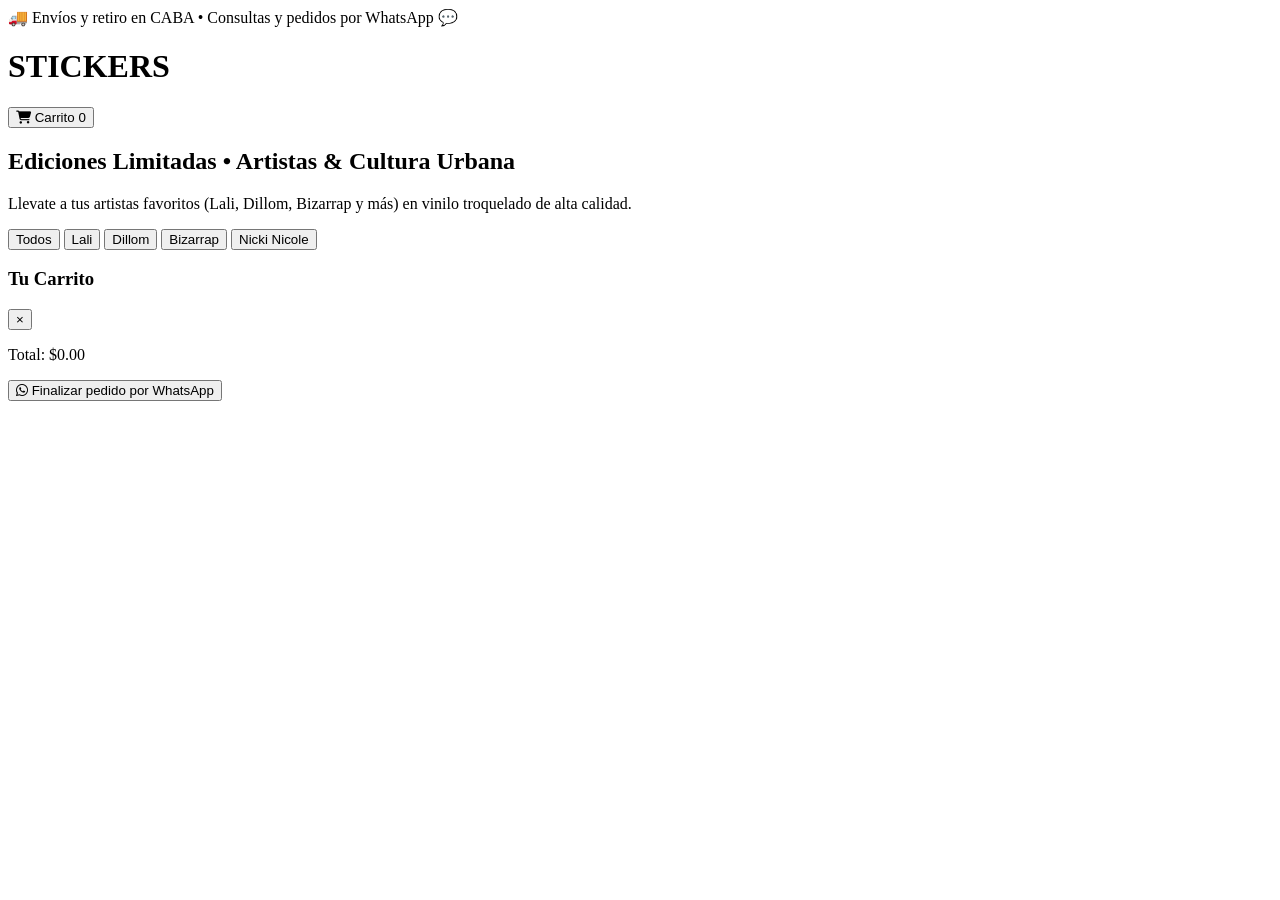
==== docs/index.html @ 0212cb78 "Clean data" ====
<!DOCTYPE html>
<html lang="es">
<head>
    <meta charset="UTF-8">
    <meta name="viewport" content="width=device-width, initial-scale=1.0">
    <title>STICKERS | Tienda Oficial</title>
    <link rel="stylesheet" href="/css/style.css">
    <link rel="stylesheet" href="https://cdnjs.cloudflare.com/ajax/libs/font-awesome/6.4.0/css/all.min.css">
</head>
<body>

    <div class="promo-bar">
        🚚 Envíos y retiro en CABA • Consultas y pedidos por WhatsApp 💬
    </div>

    <header class="navbar">
        <h1>STICKERS</h1>
        <button id="cart-btn" class="cart-btn">
            <i class="fa-solid fa-cart-shopping"></i> Carrito <span id="cart-count">0</span>
        </button>
    </header>

    <section class="hero">
        <h2>Ediciones Limitadas • Artistas & Cultura Urbana</h2>
        <p>Llevate a tus artistas favoritos (Lali, Dillom, Bizarrap y más) en vinilo troquelado de alta calidad.</p>
    </section>

    <!-- Filtros por Artista / Categoría -->
    <div class="filters-container">
        <button class="filter-btn active" data-filter="all">Todos</button>
        <button class="filter-btn" data-filter="Lali">Lali</button>
        <button class="filter-btn" data-filter="Dillom">Dillom</button>
        <button class="filter-btn" data-filter="Bizarrap">Bizarrap</button>
        <button class="filter-btn" data-filter="Nicki Nicole">Nicki Nicole</button>
    </div>

    <main class="container">
        <div id="products-grid" class="products-grid"></div>
    </main>

    <!-- Modal / Panel del Carrito (Cierra haciendo click afuera) -->
    <div id="cart-modal" class="cart-modal hidden">
        <div class="cart-content" onclick="event.stopPropagation()">
            <div class="cart-header">
                <h3>Tu Carrito</h3>
                <button id="close-cart">&times;</button>
            </div>
            <div id="cart-items" class="cart-items"></div>
            <div class="cart-footer">
                <p>Total: $<span id="cart-total">0.00</span></p>
                <button id="checkout-whatsapp" class="wa-checkout-btn">
                    <i class="fa-brands fa-whatsapp"></i> Finalizar pedido por WhatsApp
                </button>
            </div>
        </div>
    </div>

    <script type="module" src="/js/app.js"></script>
</body>
</html>
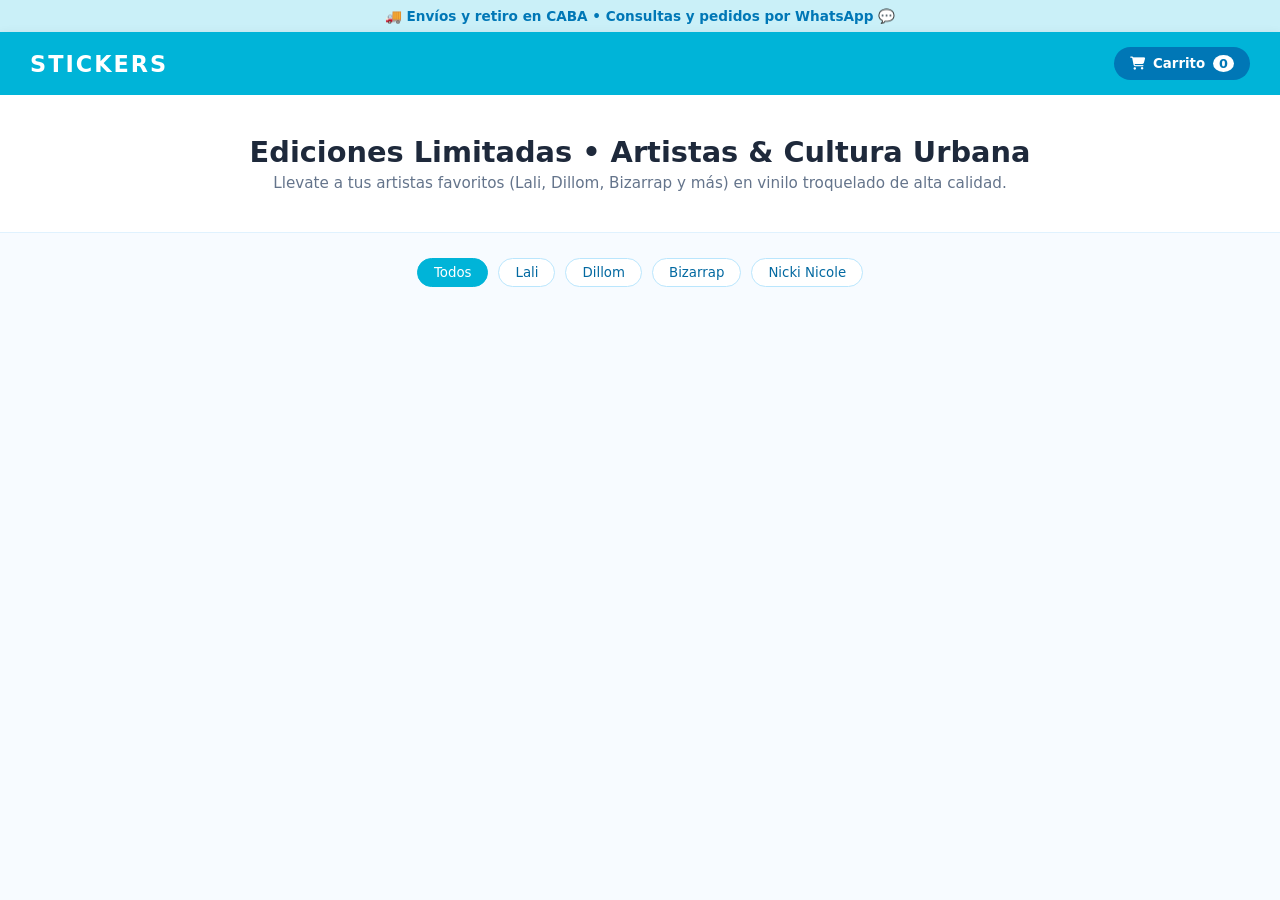
==== commit d78c8aa8: "refactor: actualizar estructura a /docs y corregir rutas relativas" ====
--- a/docs/index.html
+++ b/docs/index.html
@@ -4,7 +4,7 @@
     <meta charset="UTF-8">
     <meta name="viewport" content="width=device-width, initial-scale=1.0">
     <title>STICKERS | Tienda Oficial</title>
-    <link rel="stylesheet" href="/css/style.css">
+    <link rel="stylesheet" href="./css/style.css">
     <link rel="stylesheet" href="https://cdnjs.cloudflare.com/ajax/libs/font-awesome/6.4.0/css/all.min.css">
 </head>
 <body>
--- a/docs/css/style.css
+++ b/docs/css/style.css
@@ -0,0 +1,286 @@
+:root {
+    --primary-color: #00b4d8;
+    --primary-dark: #0077b6;
+    --bg-light: #f0f8ff;
+}
+
+* {
+    box-sizing: border-box;
+    margin: 0;
+    padding: 0;
+    font-family: system-ui, -apple-system, sans-serif;
+}
+
+body {
+    background-color: #f7fbff;
+    color: #222;
+}
+
+.promo-bar {
+    background-color: #caf0f8;
+    color: var(--primary-dark);
+    text-align: center;
+    padding: 8px;
+    font-size: 0.85rem;
+    font-weight: 600;
+}
+
+.navbar {
+    display: flex;
+    justify-content: space-between;
+    align-items: center;
+    padding: 15px 30px;
+    background: var(--primary-color);
+    color: #fff;
+    box-shadow: 0 2px 10px rgba(0,0,0,0.08);
+}
+
+.navbar h1 {
+    font-size: 1.4rem;
+    letter-spacing: 2px;
+}
+
+.hero {
+    text-align: center;
+    padding: 40px 20px;
+    background: #fff;
+    border-bottom: 1px solid #e0f2fe;
+}
+
+.hero h2 {
+    font-size: 1.8rem;
+    color: #1e293b;
+    margin-bottom: 5px;
+}
+
+.hero p {
+    color: #64748b;
+    font-size: 0.95rem;
+}
+
+/* Filtros por Artista */
+.filters-container {
+    display: flex;
+    justify-content: center;
+    gap: 10px;
+    margin: 25px 0 10px;
+    flex-wrap: wrap;
+}
+
+.filter-btn {
+    background: #fff;
+    border: 1px solid #bae6fd;
+    padding: 6px 16px;
+    border-radius: 20px;
+    cursor: pointer;
+    font-weight: 500;
+    color: #0369a1;
+    transition: all 0.2s;
+}
+
+.filter-btn:hover, .filter-btn.active {
+    background: var(--primary-color);
+    color: white;
+    border-color: var(--primary-color);
+}
+
+.container {
+    max-width: 1000px;
+    margin: 30px auto;
+    padding: 0 20px;
+}
+
+.products-grid {
+    display: grid;
+    grid-template-columns: repeat(auto-fill, minmax(220px, 1fr));
+    gap: 20px;
+}
+
+.card {
+    background: #fff;
+    border: 1px solid #e0f2fe;
+    border-radius: 12px;
+    padding: 15px;
+    text-align: center;
+    display: flex;
+    flex-direction: column;
+    justify-content: space-between;
+    box-shadow: 0 4px 6px -1px rgba(0, 0, 0, 0.02);
+    transition: transform 0.2s;
+}
+
+.card:hover {
+    transform: translateY(-3px);
+    box-shadow: 0 10px 15px -3px rgba(0, 180, 216, 0.1);
+}
+
+.card img {
+    width: 100%;
+    height: 220px;
+    object-fit: cover;
+    background: #f8fafc;
+    border-radius: 8px;
+    margin-bottom: 10px;
+}
+
+.category-tag {
+    display: inline-block;
+    background: #e0f2fe;
+    color: var(--primary-dark);
+    font-size: 0.75rem;
+    font-weight: 600;
+    padding: 2px 10px;
+    border-radius: 10px;
+    margin-bottom: 6px;
+    align-self: flex-start;
+}
+
+.card h3 {
+    font-size: 0.95rem;
+    margin-bottom: 6px;
+    color: #1e293b;
+}
+
+.card .price {
+    font-size: 1.1rem;
+    font-weight: bold;
+    color: var(--primary-dark);
+    margin-bottom: 12px;
+}
+
+.card button {
+    background-color: #25d366;
+    color: white;
+    border: none;
+    padding: 9px 12px;
+    border-radius: 20px;
+    font-weight: 600;
+    cursor: pointer;
+    font-size: 0.85rem;
+    display: flex;
+    align-items: center;
+    justify-content: center;
+    gap: 6px;
+    width: 100%;
+    transition: opacity 0.2s;
+}
+
+.card button:hover {
+    opacity: 0.9;
+}
+
+.cart-btn {
+    background: var(--primary-dark);
+    color: white;
+    border: none;
+    padding: 8px 16px;
+    border-radius: 20px;
+    cursor: pointer;
+    font-weight: 600;
+    display: flex;
+    align-items: center;
+    gap: 8px;
+}
+
+#cart-count {
+    background: white;
+    color: var(--primary-dark);
+    border-radius: 50%;
+    padding: 1px 6px;
+    font-size: 0.8rem;
+}
+
+/* Modal del Carrito */
+.cart-modal {
+    position: fixed;
+    top: 0;
+    left: 0;
+    width: 100%;
+    height: 100%;
+    background: rgba(0,0,0,0.4);
+    display: flex;
+    justify-content: flex-end;
+    z-index: 1000;
+}
+
+.cart-modal.hidden {
+    display: none;
+}
+
+.cart-content {
+    background: white;
+    width: 360px;
+    height: 100%;
+    padding: 20px;
+    display: flex;
+    flex-direction: column;
+    justify-content: space-between;
+}
+
+.cart-header {
+    display: flex;
+    justify-content: space-between;
+    align-items: center;
+    border-bottom: 1px solid #e2e8f0;
+    padding-bottom: 12px;
+}
+
+.cart-header button {
+    background: none;
+    border: none;
+    font-size: 1.5rem;
+    cursor: pointer;
+}
+
+.cart-items {
+    flex: 1;
+    overflow-y: auto;
+    padding: 15px 0;
+}
+
+.cart-item {
+    display: flex;
+    justify-content: space-between;
+    align-items: center;
+    margin-bottom: 12px;
+    font-size: 0.9rem;
+    border-bottom: 1px solid #f1f5f9;
+    padding-bottom: 8px;
+}
+
+.remove-btn {
+    background: none;
+    border: none;
+    color: #ef4444;
+    font-size: 1.2rem;
+    cursor: pointer;
+}
+
+.cart-footer {
+    border-top: 1px solid #e2e8f0;
+    padding-top: 15px;
+}
+
+.cart-footer p {
+    font-size: 1.2rem;
+    font-weight: bold;
+    margin-bottom: 15px;
+    text-align: right;
+    color: #1e293b;
+}
+
+.wa-checkout-btn {
+    background-color: #25d366;
+    color: white;
+    border: none;
+    padding: 12px;
+    border-radius: 20px;
+    font-weight: 600;
+    cursor: pointer;
+    width: 100%;
+    display: flex;
+    align-items: center;
+    justify-content: center;
+    gap: 8px;
+    font-size: 1rem;
+}
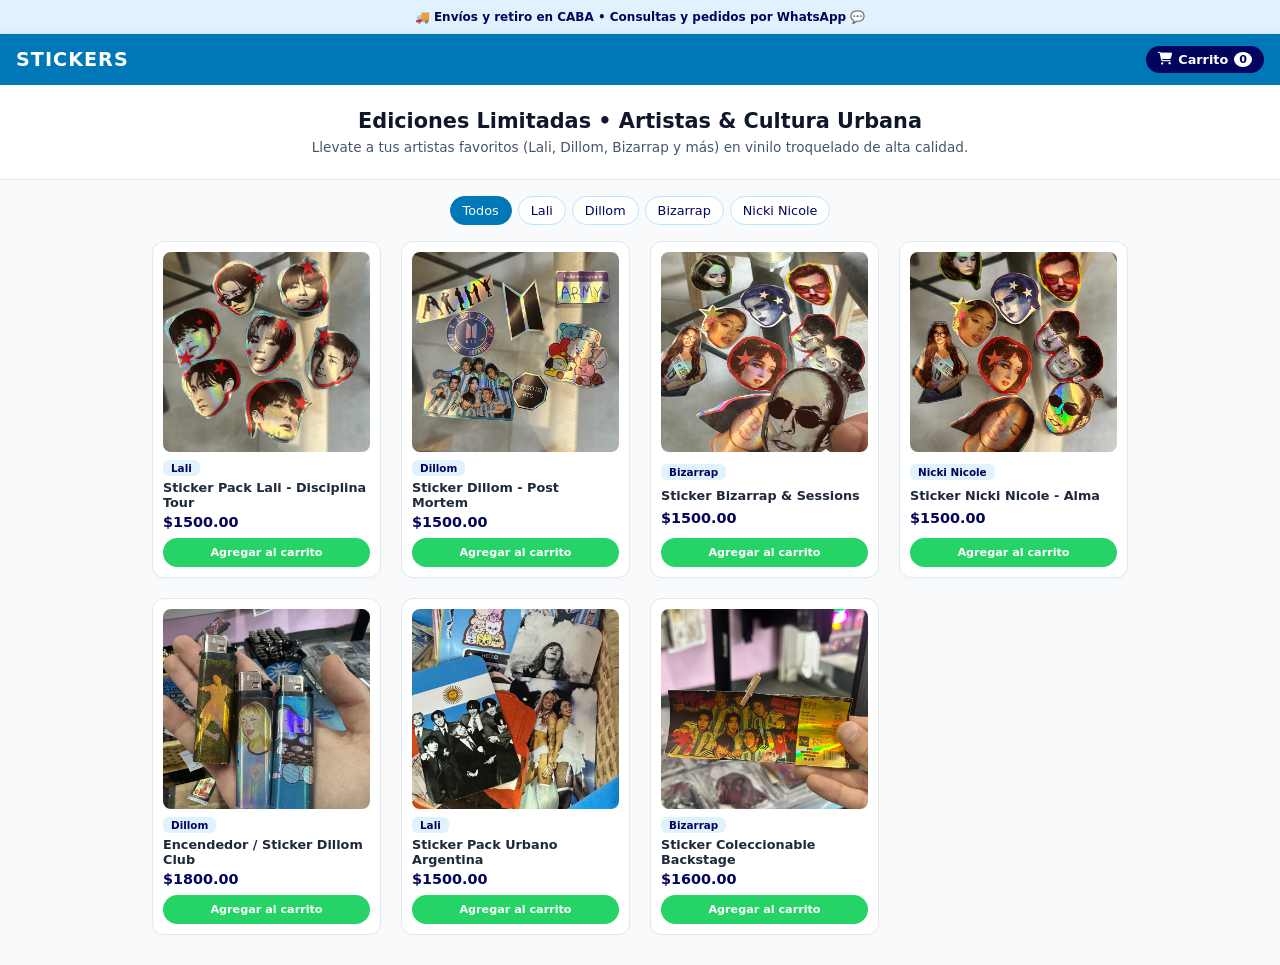
==== commit c778281b: "Fix image data" ====
--- a/docs/index.html
+++ b/docs/index.html
@@ -38,7 +38,7 @@
         <div id="products-grid" class="products-grid"></div>
     </main>
 
-    <!-- Modal / Panel del Carrito (Cierra haciendo click afuera) -->
+    <!-- Modal / Panel del Carrito -->
     <div id="cart-modal" class="cart-modal hidden">
         <div class="cart-content" onclick="event.stopPropagation()">
             <div class="cart-header">
@@ -55,6 +55,6 @@
         </div>
     </div>
 
-    <script type="module" src="/js/app.js"></script>
+    <script type="module" src="./js/app.js"></script>
 </body>
 </html>
--- a/docs/css/style.css
+++ b/docs/css/style.css
@@ -1,7 +1,7 @@
 :root {
-    --primary-color: #00b4d8;
-    --primary-dark: #0077b6;
-    --bg-light: #f0f8ff;
+    --primary-color: #0077b6;
+    --primary-dark: #03045e;
+    --accent-green: #25d366;
 }
 
 * {
@@ -12,70 +12,71 @@
 }
 
 body {
-    background-color: #f7fbff;
-    color: #222;
+    background-color: #f8fafc;
+    color: #1e293b;
+    overflow-x: hidden;
 }
 
 .promo-bar {
-    background-color: #caf0f8;
+    background-color: #e0f2fe;
     color: var(--primary-dark);
     text-align: center;
-    padding: 8px;
-    font-size: 0.85rem;
-    font-weight: 600;
+    padding: 10px;
+    font-size: 0.75rem;
+    font-weight: 650;
 }
 
 .navbar {
     display: flex;
     justify-content: space-between;
     align-items: center;
-    padding: 15px 30px;
+    padding: 12px 16px;
     background: var(--primary-color);
     color: #fff;
-    box-shadow: 0 2px 10px rgba(0,0,0,0.08);
+    box-shadow: 0 2px 8px rgba(0,0,0,0.1);
 }
 
 .navbar h1 {
-    font-size: 1.4rem;
-    letter-spacing: 2px;
+    font-size: 1.2rem;
+    letter-spacing: 1px;
 }
 
 .hero {
     text-align: center;
-    padding: 40px 20px;
+    padding: 24px 20px;
     background: #fff;
-    border-bottom: 1px solid #e0f2fe;
+    border-bottom: 1px solid #e2e8f0;
 }
 
 .hero h2 {
-    font-size: 1.8rem;
-    color: #1e293b;
-    margin-bottom: 5px;
+    font-size: 1.3rem;
+    color: #0f172a;
+    margin-bottom: 6px;
+    word-break: break-word;
 }
 
 .hero p {
-    color: #64748b;
-    font-size: 0.95rem;
-}
-
-/* Filtros por Artista */
+    color: #475569;
+    font-size: 0.85rem;
+}
+
 .filters-container {
     display: flex;
     justify-content: center;
-    gap: 10px;
-    margin: 25px 0 10px;
+    gap: 6px;
+    margin: 16px 12px;
     flex-wrap: wrap;
 }
 
 .filter-btn {
     background: #fff;
     border: 1px solid #bae6fd;
-    padding: 6px 16px;
+    padding: 6px 12px;
     border-radius: 20px;
     cursor: pointer;
     font-weight: 500;
-    color: #0369a1;
-    transition: all 0.2s;
+    font-size: 0.8rem;
+    color: var(--primary-dark);
 }
 
 .filter-btn:hover, .filter-btn.active {
@@ -86,118 +87,122 @@
 
 .container {
     max-width: 1000px;
-    margin: 30px auto;
-    padding: 0 20px;
+    margin: 10px auto 30px;
+    padding: 0 12px;
 }
 
 .products-grid {
     display: grid;
-    grid-template-columns: repeat(auto-fill, minmax(220px, 1fr));
-    gap: 20px;
+    grid-template-columns: repeat(2, 1fr);
+    gap: 10px;
+}
+
+@media (min-width: 768px) {
+    .products-grid {
+        grid-template-columns: repeat(auto-fill, minmax(220px, 1fr));
+        gap: 20px;
+    }
 }
 
 .card {
     background: #fff;
-    border: 1px solid #e0f2fe;
+    border: 1px solid #e2e8f0;
     border-radius: 12px;
-    padding: 15px;
+    padding: 10px;
     text-align: center;
     display: flex;
     flex-direction: column;
     justify-content: space-between;
-    box-shadow: 0 4px 6px -1px rgba(0, 0, 0, 0.02);
-    transition: transform 0.2s;
-}
-
-.card:hover {
-    transform: translateY(-3px);
-    box-shadow: 0 10px 15px -3px rgba(0, 180, 216, 0.1);
+    box-shadow: 0 2px 4px rgba(0,0,0,0.02);
 }
 
 .card img {
     width: 100%;
-    height: 220px;
+    height: 130px;
     object-fit: cover;
-    background: #f8fafc;
+    background: #f1f5f9;
     border-radius: 8px;
-    margin-bottom: 10px;
+    margin-bottom: 8px;
+}
+
+@media (min-width: 768px) {
+    .card img {
+        height: 200px;
+    }
 }
 
 .category-tag {
     display: inline-block;
     background: #e0f2fe;
     color: var(--primary-dark);
-    font-size: 0.75rem;
-    font-weight: 600;
-    padding: 2px 10px;
-    border-radius: 10px;
-    margin-bottom: 6px;
+    font-size: 0.65rem;
+    font-weight: 600;
+    padding: 2px 8px;
+    border-radius: 6px;
+    margin-bottom: 4px;
     align-self: flex-start;
 }
 
 .card h3 {
-    font-size: 0.95rem;
-    margin-bottom: 6px;
+    font-size: 0.8rem;
+    margin-bottom: 4px;
     color: #1e293b;
+    text-align: left;
 }
 
 .card .price {
-    font-size: 1.1rem;
+    font-size: 0.9rem;
     font-weight: bold;
     color: var(--primary-dark);
-    margin-bottom: 12px;
+    margin-bottom: 8px;
+    text-align: left;
 }
 
 .card button {
-    background-color: #25d366;
-    color: white;
-    border: none;
-    padding: 9px 12px;
-    border-radius: 20px;
-    font-weight: 600;
-    cursor: pointer;
-    font-size: 0.85rem;
+    background-color: var(--accent-green);
+    color: white;
+    border: none;
+    padding: 8px 6px;
+    border-radius: 20px;
+    font-weight: 600;
+    cursor: pointer;
+    font-size: 0.7rem;
     display: flex;
     align-items: center;
     justify-content: center;
-    gap: 6px;
-    width: 100%;
-    transition: opacity 0.2s;
-}
-
-.card button:hover {
-    opacity: 0.9;
+    gap: 4px;
+    width: 100%;
 }
 
 .cart-btn {
     background: var(--primary-dark);
     color: white;
     border: none;
-    padding: 8px 16px;
-    border-radius: 20px;
-    cursor: pointer;
-    font-weight: 600;
-    display: flex;
-    align-items: center;
-    gap: 8px;
+    padding: 6px 12px;
+    border-radius: 20px;
+    cursor: pointer;
+    font-weight: 600;
+    display: flex;
+    align-items: center;
+    gap: 6px;
+    font-size: 0.8rem;
 }
 
 #cart-count {
     background: white;
     color: var(--primary-dark);
     border-radius: 50%;
-    padding: 1px 6px;
-    font-size: 0.8rem;
-}
-
-/* Modal del Carrito */
+    padding: 1px 5px;
+    font-size: 0.7rem;
+}
+
 .cart-modal {
     position: fixed;
     top: 0;
     left: 0;
     width: 100%;
     height: 100%;
-    background: rgba(0,0,0,0.4);
+    background: rgba(0,0,0,0.5);
     display: flex;
     justify-content: flex-end;
     z-index: 1000;
@@ -209,7 +214,8 @@
 
 .cart-content {
     background: white;
-    width: 360px;
+    width: 100%;
+    max-width: 360px;
     height: 100%;
     padding: 20px;
     display: flex;
@@ -222,37 +228,37 @@
     justify-content: space-between;
     align-items: center;
     border-bottom: 1px solid #e2e8f0;
-    padding-bottom: 12px;
+    padding-bottom: 10px;
 }
 
 .cart-header button {
     background: none;
     border: none;
-    font-size: 1.5rem;
+    font-size: 1.4rem;
     cursor: pointer;
 }
 
 .cart-items {
     flex: 1;
     overflow-y: auto;
-    padding: 15px 0;
+    padding: 10px 0;
 }
 
 .cart-item {
     display: flex;
     justify-content: space-between;
     align-items: center;
-    margin-bottom: 12px;
-    font-size: 0.9rem;
+    margin-bottom: 10px;
+    font-size: 0.85rem;
     border-bottom: 1px solid #f1f5f9;
-    padding-bottom: 8px;
+    padding-bottom: 6px;
 }
 
 .remove-btn {
     background: none;
     border: none;
     color: #ef4444;
-    font-size: 1.2rem;
+    font-size: 1.1rem;
     cursor: pointer;
 }
 
@@ -262,15 +268,15 @@
 }
 
 .cart-footer p {
-    font-size: 1.2rem;
+    font-size: 1.1rem;
     font-weight: bold;
-    margin-bottom: 15px;
+    margin-bottom: 12px;
     text-align: right;
     color: #1e293b;
 }
 
 .wa-checkout-btn {
-    background-color: #25d366;
+    background-color: var(--accent-green);
     color: white;
     border: none;
     padding: 12px;
@@ -282,5 +288,5 @@
     align-items: center;
     justify-content: center;
     gap: 8px;
-    font-size: 1rem;
+    font-size: 0.95rem;
 }
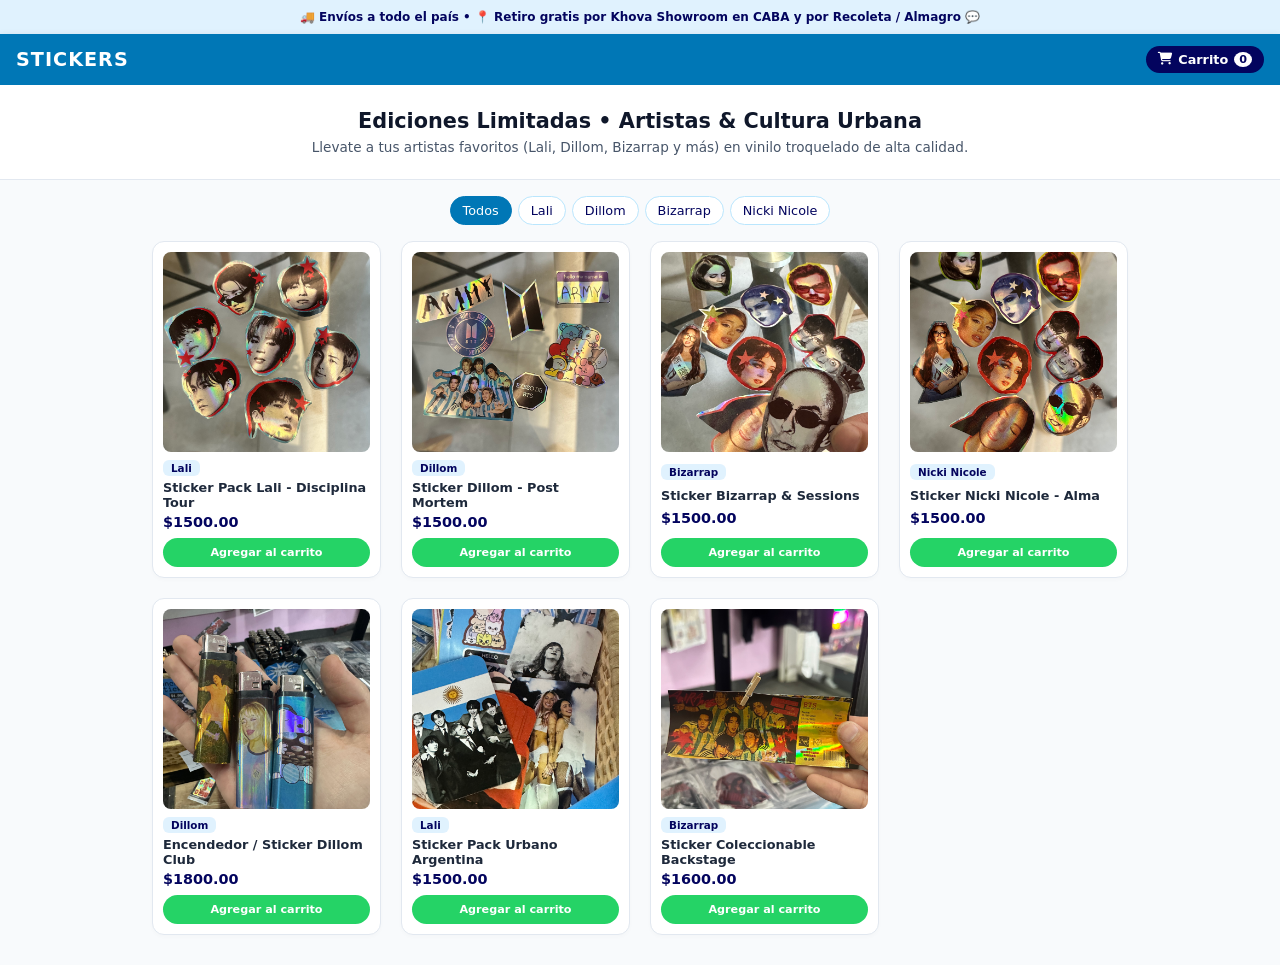
==== commit 6b305561: "Clean code" ====
--- a/docs/index.html
+++ b/docs/index.html
@@ -10,7 +10,7 @@
 <body>
 
     <div class="promo-bar">
-        🚚 Envíos y retiro en CABA • Consultas y pedidos por WhatsApp 💬
+        🚚 Envíos a todo el país • 📍 Retiro gratis por Khova Showroom en CABA y por Recoleta / Almagro 💬
     </div>
 
     <header class="navbar">
--- a/docs/css/style.css
+++ b/docs/css/style.css
@@ -196,6 +196,7 @@
     font-size: 0.7rem;
 }
 
+/* Modal del Carrito: Elegante, ocupa máximo 50% de la pantalla a la derecha */
 .cart-modal {
     position: fixed;
     top: 0;
@@ -215,20 +216,36 @@
 .cart-content {
     background: white;
     width: 100%;
-    max-width: 360px;
+    max-width: 420px;
     height: 100%;
     padding: 20px;
     display: flex;
     flex-direction: column;
     justify-content: space-between;
+    box-shadow: -5px 0 25px rgba(0,0,0,0.15);
+    border-top-left-radius: 16px;
+    border-bottom-left-radius: 16px;
+}
+
+@media (max-width: 768px) {
+    .cart-content {
+        max-width: 65%; /* Deja espacio libre del lado izquierdo en celular */
+        border-top-left-radius: 0;
+        border-bottom-left-radius: 0;
+    }
 }
 
 .cart-header {
     display: flex;
     justify-content: space-between;
     align-items: center;
-    border-bottom: 1px solid #e2e8f0;
-    padding-bottom: 10px;
+    border-bottom: 1px solid #f1f5f9;
+    padding-bottom: 12px;
+}
+
+.cart-header h3 {
+    font-size: 1.1rem;
+    color: #0f172a;
 }
 
 .cart-header button {
@@ -236,43 +253,71 @@
     border: none;
     font-size: 1.4rem;
     cursor: pointer;
+    color: #64748b;
 }
 
 .cart-items {
     flex: 1;
     overflow-y: auto;
-    padding: 10px 0;
-}
-
+    padding: 15px 0;
+}
+
+/* Estilo de lista de productos limpia y moderna */
 .cart-item {
     display: flex;
     justify-content: space-between;
     align-items: center;
+    background: #f8fafc;
+    border: 1px solid #e2e8f0;
+    border-radius: 10px;
+    padding: 10px 12px;
     margin-bottom: 10px;
-    font-size: 0.85rem;
-    border-bottom: 1px solid #f1f5f9;
-    padding-bottom: 6px;
+    font-size: 0.8rem;
+}
+
+.cart-item span:first-child {
+    font-weight: 500;
+    color: #1e293b;
+    flex: 1;
+    padding-right: 8px;
+}
+
+.cart-item span:nth-child(2) {
+    font-weight: 600;
+    color: var(--primary-dark);
+    margin-right: 10px;
 }
 
 .remove-btn {
-    background: none;
+    background: #fee2e2;
     border: none;
     color: #ef4444;
-    font-size: 1.1rem;
-    cursor: pointer;
+    width: 24px;
+    height: 24px;
+    border-radius: 50%;
+    display: flex;
+    align-items: center;
+    justify-content: center;
+    font-size: 1rem;
+    cursor: pointer;
+    transition: background 0.2s;
+}
+
+.remove-btn:hover {
+    background: #fecaca;
 }
 
 .cart-footer {
-    border-top: 1px solid #e2e8f0;
+    border-top: 1px solid #f1f5f9;
     padding-top: 15px;
 }
 
 .cart-footer p {
     font-size: 1.1rem;
     font-weight: bold;
-    margin-bottom: 12px;
+    margin-bottom: 15px;
     text-align: right;
-    color: #1e293b;
+    color: #0f172a;
 }
 
 .wa-checkout-btn {
@@ -289,4 +334,10 @@
     justify-content: center;
     gap: 8px;
     font-size: 0.95rem;
+    box-shadow: 0 4px 10px rgba(37, 211, 102, 0.2);
+    transition: opacity 0.2s;
+}
+
+.wa-checkout-btn:hover {
+    opacity: 0.9;
 }
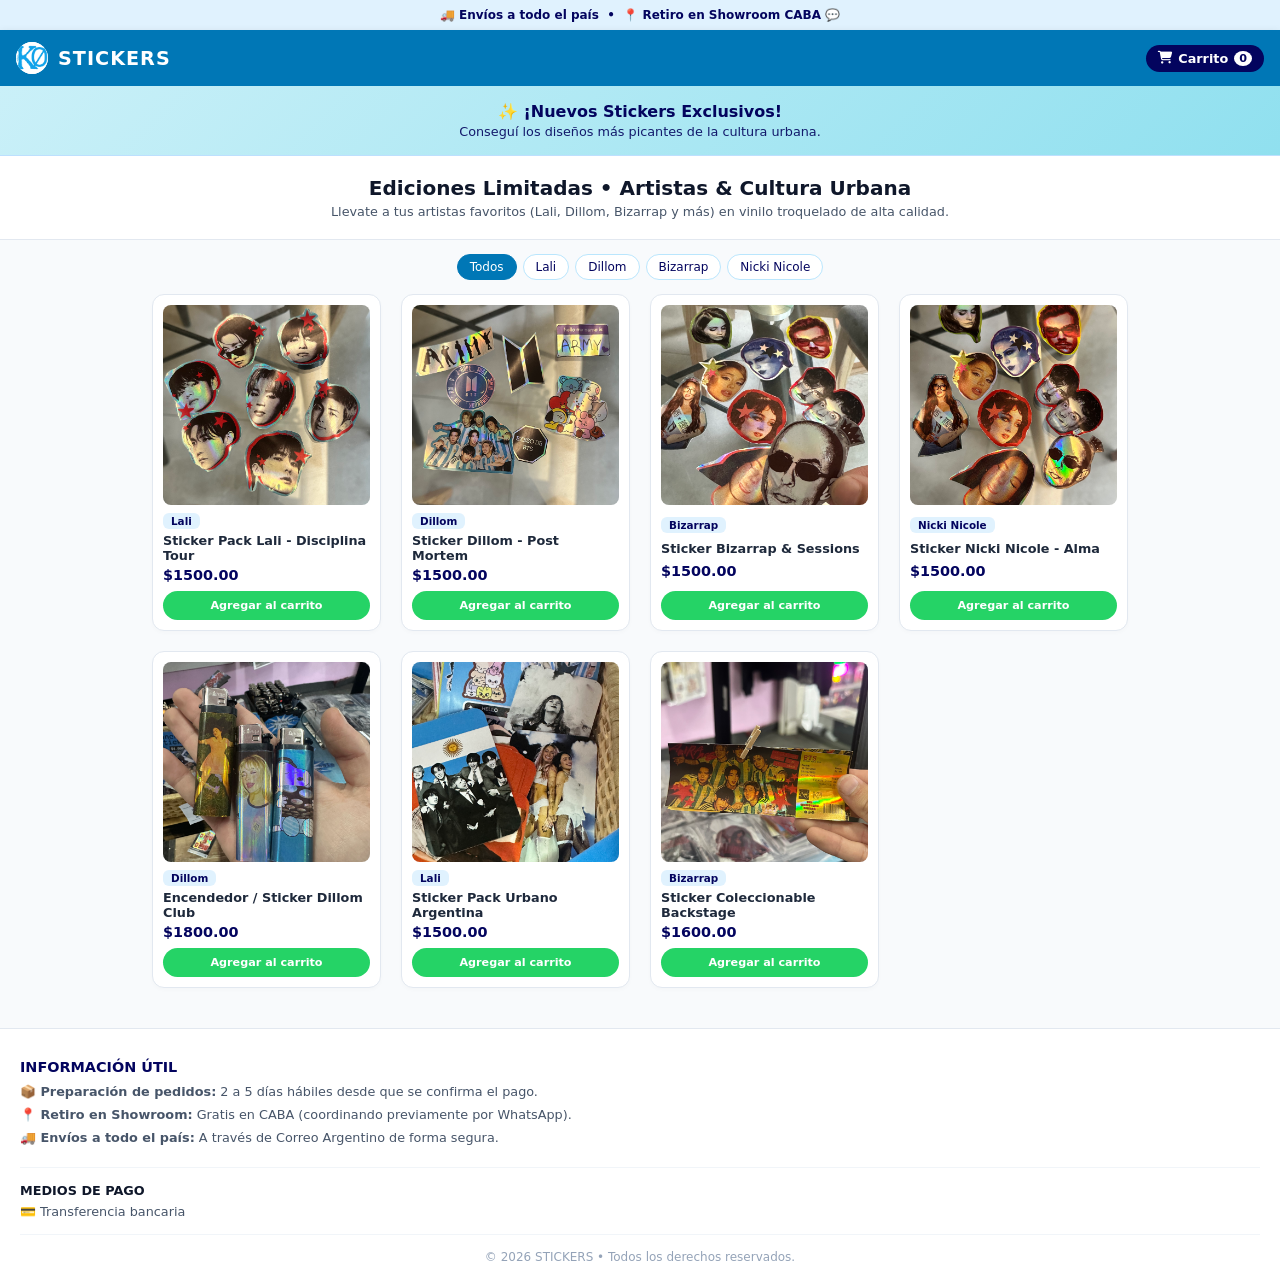
==== commit 3245bb85: "Add data to index" ====
--- a/docs/index.html
+++ b/docs/index.html
@@ -9,16 +9,29 @@
 </head>
 <body>
 
+    <!-- Barra de anuncios superior -->
     <div class="promo-bar">
-        🚚 Envíos a todo el país • 📍 Retiro gratis por Khova Showroom en CABA y por Recoleta / Almagro 💬
+        🚚 Envíos a todo el país &nbsp;•&nbsp; 📍 Retiro en Showroom CABA 💬
     </div>
 
+    <!-- Barra de navegación con Logo y Carrito -->
     <header class="navbar">
-        <h1>STICKERS</h1>
+        <div class="logo-container">
+            <img src="./uploads/logo.jpeg" alt="Logo STICKERS" class="brand-logo">
+            <h1>STICKERS</h1>
+        </div>
         <button id="cart-btn" class="cart-btn">
             <i class="fa-solid fa-cart-shopping"></i> Carrito <span id="cart-count">0</span>
         </button>
     </header>
+
+    <!-- Banner de Novedades -->
+    <section class="banner-carousel">
+        <div class="banner-slide">
+            <h3>✨ ¡Nuevos Stickers Exclusivos!</h3>
+            <p>Conseguí los diseños más picantes de la cultura urbana.</p>
+        </div>
+    </section>
 
     <section class="hero">
         <h2>Ediciones Limitadas • Artistas & Cultura Urbana</h2>
@@ -37,6 +50,26 @@
     <main class="container">
         <div id="products-grid" class="products-grid"></div>
     </main>
+
+    <!-- Footer Simplificado -->
+    <footer class="store-footer">
+        <div class="footer-section">
+            <h4>INFORMACIÓN ÚTIL</h4>
+            <p><strong>📦 Preparación de pedidos:</strong> 2 a 5 días hábiles desde que se confirma el pago.</p>
+            <p><strong>📍 Retiro en Showroom:</strong> Gratis en CABA (coordinando previamente por WhatsApp).</p>
+            <p><strong>🚚 Envíos a todo el país:</strong> A través de Correo Argentino de forma segura.</p>
+        </div>
+        
+        <div class="footer-grid-info">
+            <div>
+                <h5>MEDIOS DE PAGO</h5>
+                <p>💳 Transferencia bancaria</p>
+            </div>
+        </div>
+        <div class="footer-copy">
+            <p>© 2026 STICKERS • Todos los derechos reservados.</p>
+        </div>
+    </footer>
 
     <!-- Modal / Panel del Carrito -->
     <div id="cart-modal" class="cart-modal hidden">
--- a/docs/css/style.css
+++ b/docs/css/style.css
@@ -21,7 +21,7 @@
     background-color: #e0f2fe;
     color: var(--primary-dark);
     text-align: center;
-    padding: 10px;
+    padding: 8px;
     font-size: 0.75rem;
     font-weight: 650;
 }
@@ -36,46 +36,78 @@
     box-shadow: 0 2px 8px rgba(0,0,0,0.1);
 }
 
+.logo-container {
+    display: flex;
+    align-items: center;
+    gap: 10px;
+}
+
+.brand-logo {
+    height: 32px;
+    width: 32px;
+    object-fit: contain;
+    border-radius: 50%;
+    background: #fff;
+}
+
 .navbar h1 {
     font-size: 1.2rem;
     letter-spacing: 1px;
 }
 
+/* Banner / Carrusel compacto y adaptable estilo E-commerce */
+.banner-carousel {
+    background: linear-gradient(135deg, #caf0f8, #90e0ef);
+    color: var(--primary-dark);
+    text-align: center;
+    padding: 16px;
+    border-bottom: 1px solid #bde0fe;
+}
+
+.banner-slide h3 {
+    font-size: 1rem;
+    margin-bottom: 3px;
+}
+
+.banner-slide p {
+    font-size: 0.8rem;
+    opacity: 0.9;
+}
+
 .hero {
     text-align: center;
-    padding: 24px 20px;
+    padding: 20px 16px;
     background: #fff;
     border-bottom: 1px solid #e2e8f0;
 }
 
 .hero h2 {
-    font-size: 1.3rem;
+    font-size: 1.25rem;
     color: #0f172a;
-    margin-bottom: 6px;
-    word-break: break-word;
+    margin-bottom: 4px;
 }
 
 .hero p {
     color: #475569;
-    font-size: 0.85rem;
+    font-size: 0.8rem;
 }
 
 .filters-container {
     display: flex;
     justify-content: center;
     gap: 6px;
-    margin: 16px 12px;
+    margin: 14px 10px;
     flex-wrap: wrap;
 }
 
 .filter-btn {
     background: #fff;
     border: 1px solid #bae6fd;
-    padding: 6px 12px;
+    padding: 5px 12px;
     border-radius: 20px;
     cursor: pointer;
     font-weight: 500;
-    font-size: 0.8rem;
+    font-size: 0.75rem;
     color: var(--primary-dark);
 }
 
@@ -196,7 +228,62 @@
     font-size: 0.7rem;
 }
 
-/* Modal del Carrito: Elegante, ocupa máximo 50% de la pantalla a la derecha */
+/* Footer Detallado */
+.store-footer {
+    background: #ffffff;
+    border-top: 1px solid #e2e8f0;
+    padding: 30px 20px 20px;
+    margin-top: 40px;
+    color: #475569;
+    font-size: 0.8rem;
+}
+
+.footer-section {
+    margin-bottom: 20px;
+}
+
+.footer-section h4 {
+    color: var(--primary-dark);
+    margin-bottom: 8px;
+    font-size: 0.9rem;
+}
+
+.footer-section p {
+    margin-bottom: 5px;
+    line-height: 1.4;
+}
+
+.footer-grid-info {
+    display: grid;
+    grid-template-columns: 1fr 1fr;
+    gap: 15px;
+    border-top: 1px solid #f1f5f9;
+    padding-top: 15px;
+    margin-bottom: 15px;
+}
+
+.footer-grid-info h5 {
+    color: #0f172a;
+    margin-bottom: 6px;
+    font-size: 0.8rem;
+}
+
+.social-icons {
+    display: flex;
+    gap: 12px;
+    font-size: 1.2rem;
+    color: var(--primary-color);
+}
+
+.footer-copy {
+    text-align: center;
+    border-top: 1px solid #f1f5f9;
+    padding-top: 15px;
+    font-size: 0.75rem;
+    color: #94a3b8;
+}
+
+/* Modal del Carrito */
 .cart-modal {
     position: fixed;
     top: 0;
@@ -223,15 +310,11 @@
     flex-direction: column;
     justify-content: space-between;
     box-shadow: -5px 0 25px rgba(0,0,0,0.15);
-    border-top-left-radius: 16px;
-    border-bottom-left-radius: 16px;
 }
 
 @media (max-width: 768px) {
     .cart-content {
-        max-width: 65%; /* Deja espacio libre del lado izquierdo en celular */
-        border-top-left-radius: 0;
-        border-bottom-left-radius: 0;
+        max-width: 65%;
     }
 }
 
@@ -262,7 +345,6 @@
     padding: 15px 0;
 }
 
-/* Estilo de lista de productos limpia y moderna */
 .cart-item {
     display: flex;
     justify-content: space-between;
@@ -300,11 +382,6 @@
     justify-content: center;
     font-size: 1rem;
     cursor: pointer;
-    transition: background 0.2s;
-}
-
-.remove-btn:hover {
-    background: #fecaca;
 }
 
 .cart-footer {
@@ -335,9 +412,4 @@
     gap: 8px;
     font-size: 0.95rem;
     box-shadow: 0 4px 10px rgba(37, 211, 102, 0.2);
-    transition: opacity 0.2s;
-}
-
-.wa-checkout-btn:hover {
-    opacity: 0.9;
 }
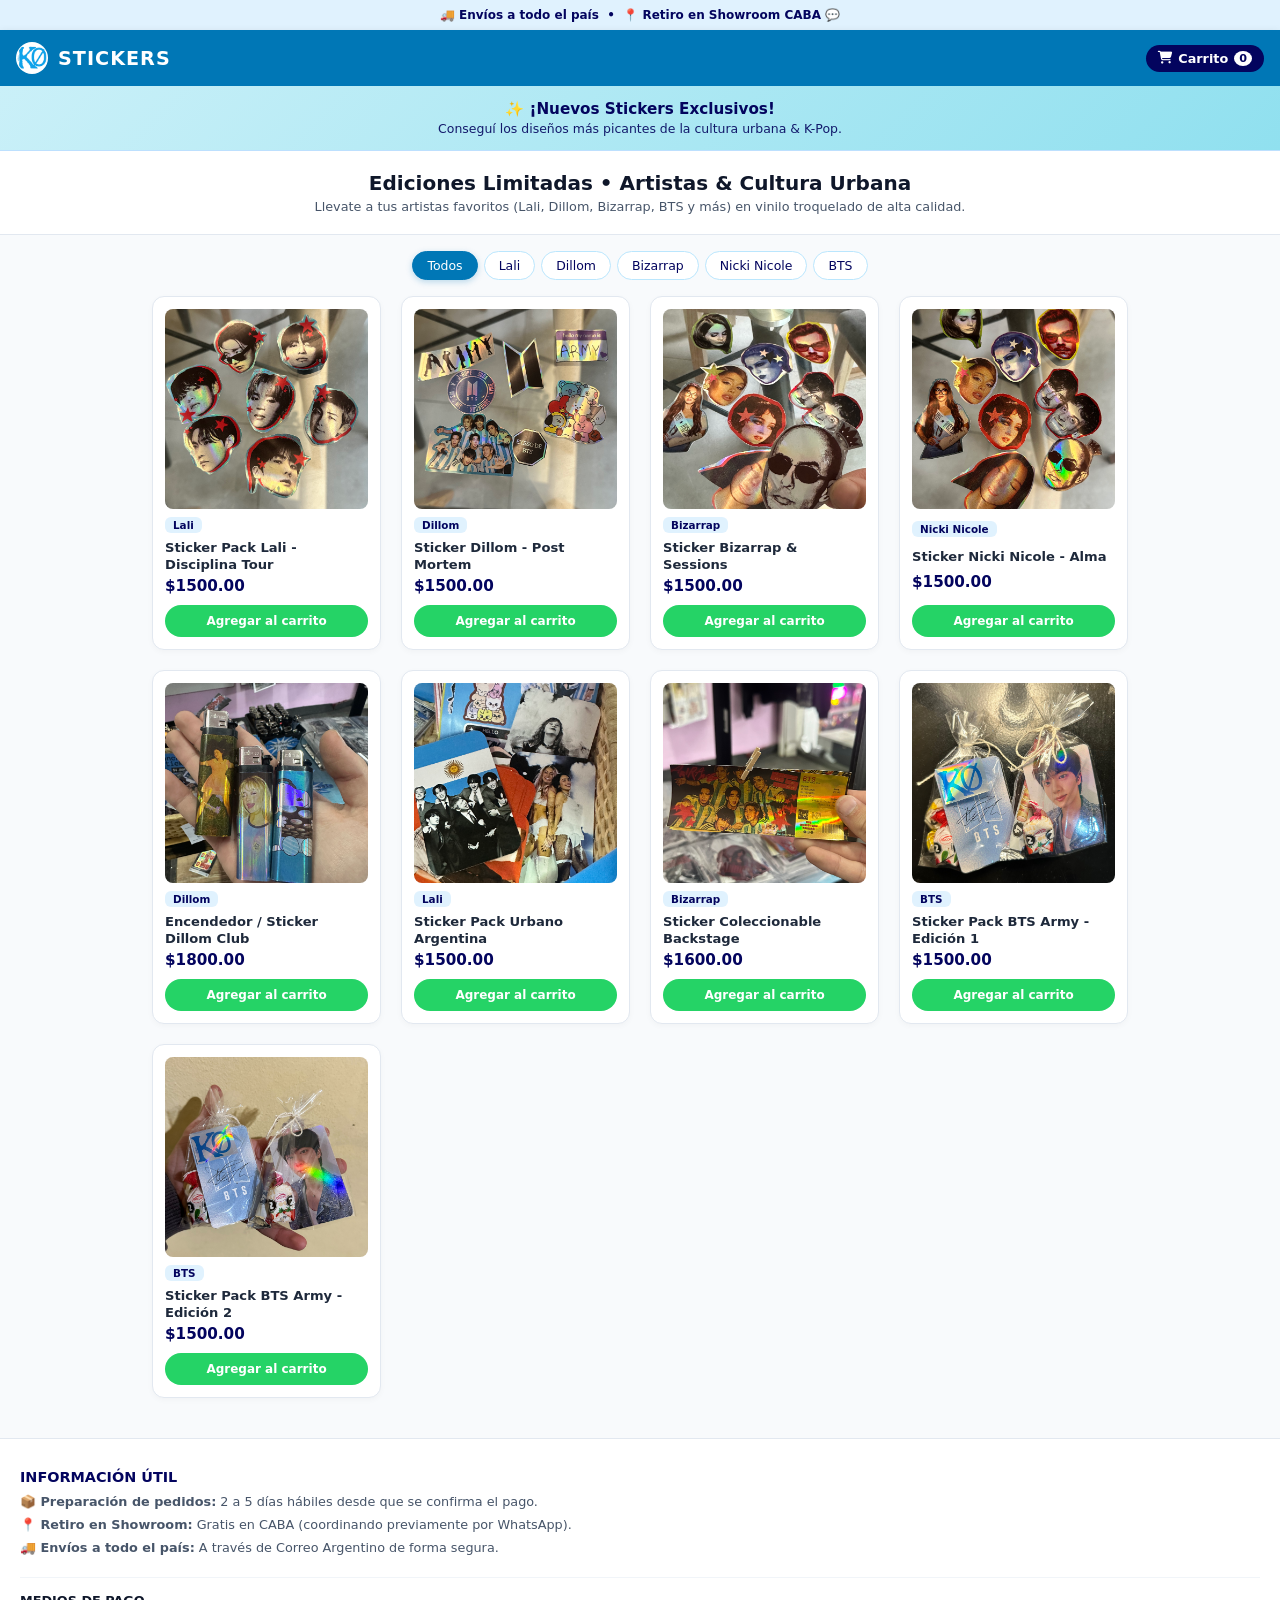
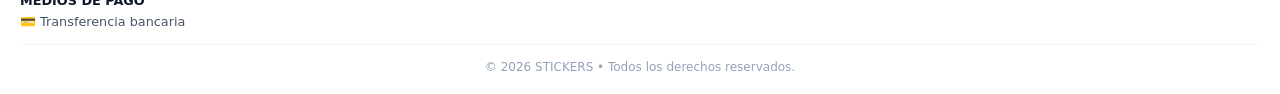
==== commit 44355ee4: "Add BTS" ====
--- a/docs/index.html
+++ b/docs/index.html
@@ -29,13 +29,13 @@
     <section class="banner-carousel">
         <div class="banner-slide">
             <h3>✨ ¡Nuevos Stickers Exclusivos!</h3>
-            <p>Conseguí los diseños más picantes de la cultura urbana.</p>
+            <p>Conseguí los diseños más picantes de la cultura urbana & K-Pop.</p>
         </div>
     </section>
 
     <section class="hero">
         <h2>Ediciones Limitadas • Artistas & Cultura Urbana</h2>
-        <p>Llevate a tus artistas favoritos (Lali, Dillom, Bizarrap y más) en vinilo troquelado de alta calidad.</p>
+        <p>Llevate a tus artistas favoritos (Lali, Dillom, Bizarrap, BTS y más) en vinilo troquelado de alta calidad.</p>
     </section>
 
     <!-- Filtros por Artista / Categoría -->
@@ -45,6 +45,7 @@
         <button class="filter-btn" data-filter="Dillom">Dillom</button>
         <button class="filter-btn" data-filter="Bizarrap">Bizarrap</button>
         <button class="filter-btn" data-filter="Nicki Nicole">Nicki Nicole</button>
+        <button class="filter-btn" data-filter="BTS">BTS</button>
     </div>
 
     <main class="container">
--- a/docs/css/style.css
+++ b/docs/css/style.css
@@ -45,9 +45,10 @@
 .brand-logo {
     height: 32px;
     width: 32px;
-    object-fit: contain;
+    object-fit: cover;
     border-radius: 50%;
     background: #fff;
+    border: 1px solid rgba(255, 255, 255, 0.4);
 }
 
 .navbar h1 {
@@ -55,22 +56,21 @@
     letter-spacing: 1px;
 }
 
-/* Banner / Carrusel compacto y adaptable estilo E-commerce */
 .banner-carousel {
     background: linear-gradient(135deg, #caf0f8, #90e0ef);
     color: var(--primary-dark);
     text-align: center;
-    padding: 16px;
+    padding: 14px;
     border-bottom: 1px solid #bde0fe;
 }
 
 .banner-slide h3 {
-    font-size: 1rem;
+    font-size: 0.95rem;
     margin-bottom: 3px;
 }
 
 .banner-slide p {
-    font-size: 0.8rem;
+    font-size: 0.78rem;
     opacity: 0.9;
 }
 
@@ -96,25 +96,27 @@
     display: flex;
     justify-content: center;
     gap: 6px;
-    margin: 14px 10px;
+    margin: 16px 10px;
     flex-wrap: wrap;
 }
 
 .filter-btn {
     background: #fff;
     border: 1px solid #bae6fd;
-    padding: 5px 12px;
+    padding: 6px 14px;
     border-radius: 20px;
     cursor: pointer;
     font-weight: 500;
-    font-size: 0.75rem;
-    color: var(--primary-dark);
+    font-size: 0.78rem;
+    color: var(--primary-dark);
+    transition: all 0.2s ease;
 }
 
 .filter-btn:hover, .filter-btn.active {
     background: var(--primary-color);
     color: white;
     border-color: var(--primary-color);
+    box-shadow: 0 2px 6px rgba(0, 119, 182, 0.25);
 }
 
 .container {
@@ -126,7 +128,7 @@
 .products-grid {
     display: grid;
     grid-template-columns: repeat(2, 1fr);
-    gap: 10px;
+    gap: 12px;
 }
 
 @media (min-width: 768px) {
@@ -140,17 +142,23 @@
     background: #fff;
     border: 1px solid #e2e8f0;
     border-radius: 12px;
-    padding: 10px;
+    padding: 12px;
     text-align: center;
     display: flex;
     flex-direction: column;
     justify-content: space-between;
-    box-shadow: 0 2px 4px rgba(0,0,0,0.02);
+    box-shadow: 0 2px 6px rgba(0,0,0,0.03);
+    transition: transform 0.2s ease, box-shadow 0.2s ease;
+}
+
+.card:hover {
+    transform: translateY(-4px);
+    box-shadow: 0 8px 16px rgba(0,0,0,0.08);
 }
 
 .card img {
     width: 100%;
-    height: 130px;
+    height: 140px;
     object-fit: cover;
     background: #f1f5f9;
     border-radius: 8px;
@@ -171,22 +179,23 @@
     font-weight: 600;
     padding: 2px 8px;
     border-radius: 6px;
-    margin-bottom: 4px;
+    margin-bottom: 6px;
     align-self: flex-start;
 }
 
 .card h3 {
-    font-size: 0.8rem;
+    font-size: 0.82rem;
     margin-bottom: 4px;
     color: #1e293b;
     text-align: left;
+    line-height: 1.3;
 }
 
 .card .price {
-    font-size: 0.9rem;
+    font-size: 0.95rem;
     font-weight: bold;
     color: var(--primary-dark);
-    margin-bottom: 8px;
+    margin-bottom: 10px;
     text-align: left;
 }
 
@@ -194,16 +203,21 @@
     background-color: var(--accent-green);
     color: white;
     border: none;
-    padding: 8px 6px;
+    padding: 9px 8px;
     border-radius: 20px;
     font-weight: 600;
     cursor: pointer;
-    font-size: 0.7rem;
+    font-size: 0.75rem;
     display: flex;
     align-items: center;
     justify-content: center;
     gap: 4px;
     width: 100%;
+    transition: background-color 0.2s ease;
+}
+
+.card button:hover {
+    background-color: #1ebd56;
 }
 
 .cart-btn {
@@ -228,7 +242,6 @@
     font-size: 0.7rem;
 }
 
-/* Footer Detallado */
 .store-footer {
     background: #ffffff;
     border-top: 1px solid #e2e8f0;
@@ -254,9 +267,6 @@
 }
 
 .footer-grid-info {
-    display: grid;
-    grid-template-columns: 1fr 1fr;
-    gap: 15px;
     border-top: 1px solid #f1f5f9;
     padding-top: 15px;
     margin-bottom: 15px;
@@ -266,13 +276,6 @@
     color: #0f172a;
     margin-bottom: 6px;
     font-size: 0.8rem;
-}
-
-.social-icons {
-    display: flex;
-    gap: 12px;
-    font-size: 1.2rem;
-    color: var(--primary-color);
 }
 
 .footer-copy {
@@ -283,7 +286,6 @@
     color: #94a3b8;
 }
 
-/* Modal del Carrito */
 .cart-modal {
     position: fixed;
     top: 0;
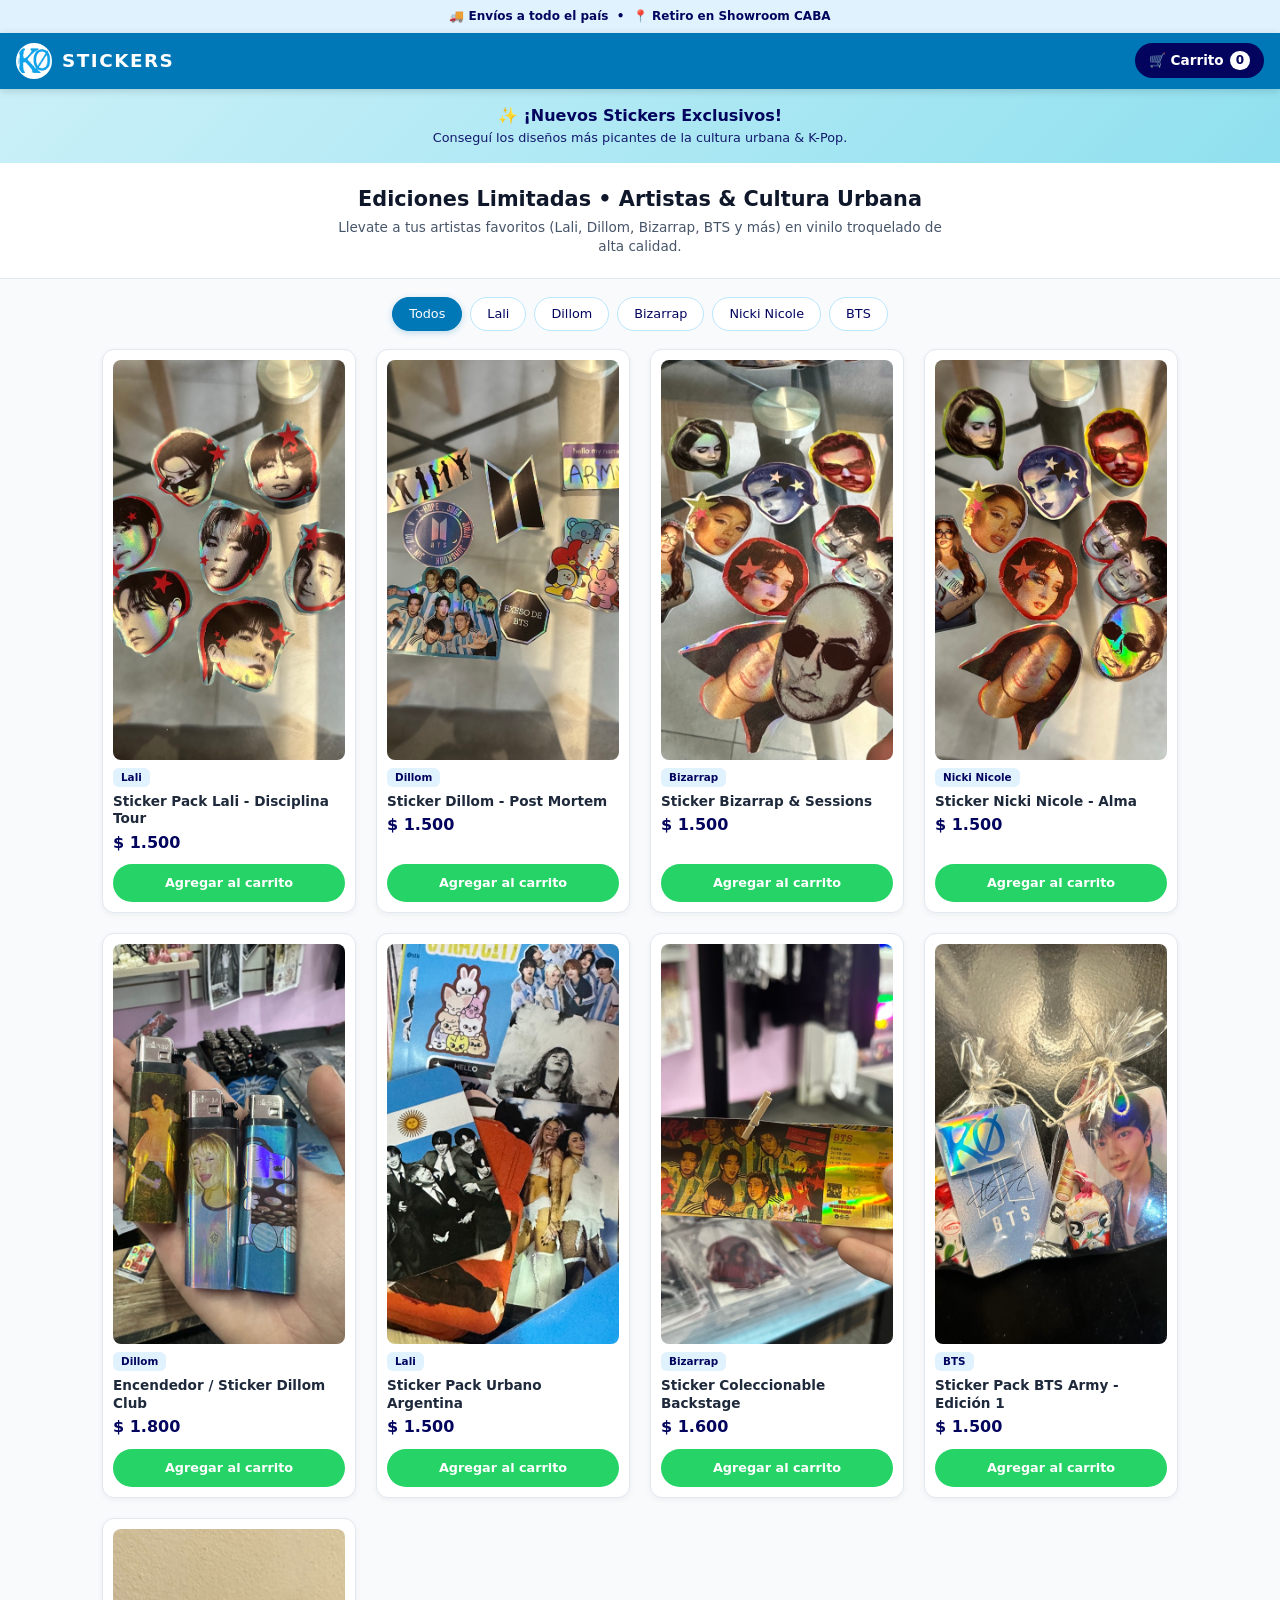
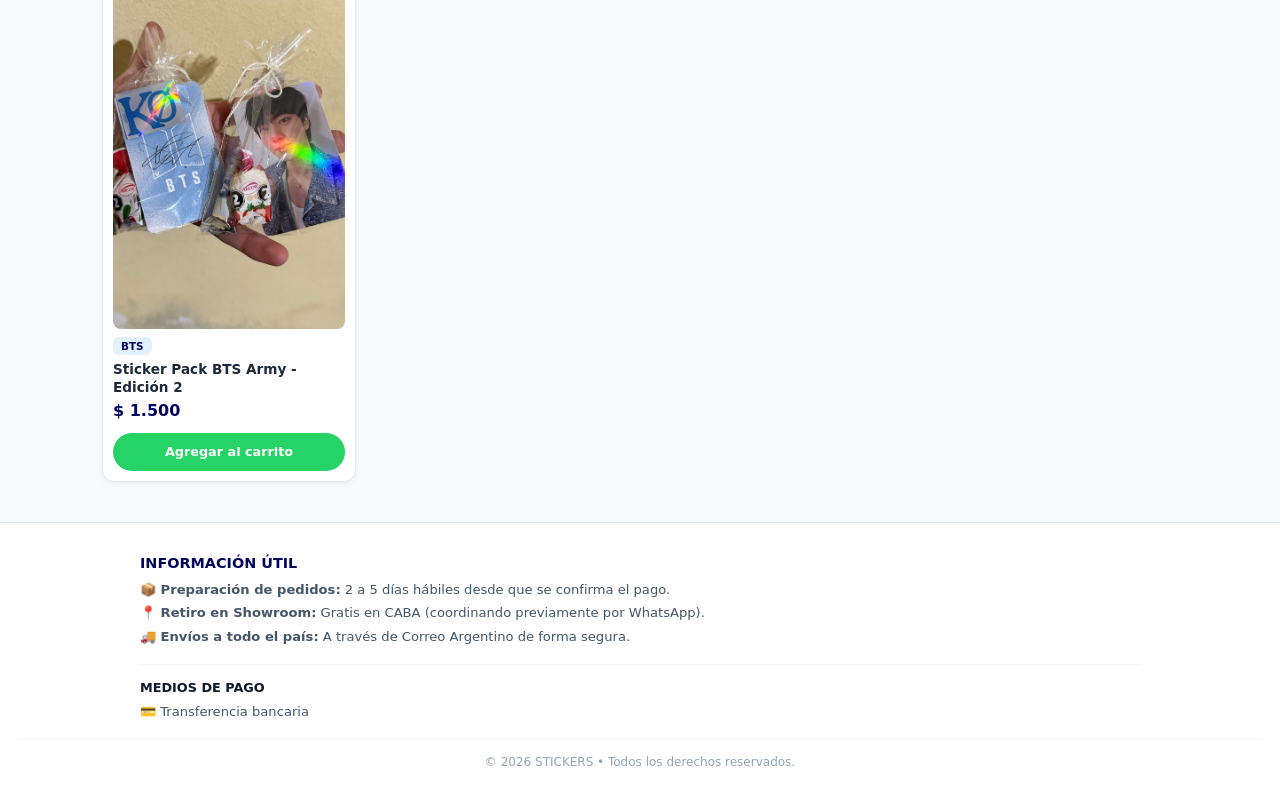
==== commit 8df7a059: "Upload Claude version" ====
--- a/docs/index.html
+++ b/docs/index.html
@@ -3,56 +3,48 @@
 <head>
     <meta charset="UTF-8">
     <meta name="viewport" content="width=device-width, initial-scale=1.0">
-    <title>STICKERS | Tienda Oficial</title>
+    <title>STICKERS | Ediciones limitadas</title>
+    <meta name="description" content="Stickers de vinilo troquelado de Lali, Dillom, Bizarrap, Nicki Nicole y BTS. Envíos a todo el país y retiro en CABA.">
+    <meta name="theme-color" content="#0077b6">
+    <meta property="og:title" content="STICKERS | Ediciones limitadas">
+    <meta property="og:description" content="Stickers de tus artistas favoritos en vinilo troquelado de alta calidad.">
+    <meta property="og:image" content="./uploads/logo.jpeg">
+    <link rel="icon" href="./uploads/logo.jpeg">
     <link rel="stylesheet" href="./css/style.css">
-    <link rel="stylesheet" href="https://cdnjs.cloudflare.com/ajax/libs/font-awesome/6.4.0/css/all.min.css">
 </head>
 <body>
 
-    <!-- Barra de anuncios superior -->
     <div class="promo-bar">
-        🚚 Envíos a todo el país &nbsp;•&nbsp; 📍 Retiro en Showroom CABA 💬
+        🚚 Envíos a todo el país &nbsp;•&nbsp; 📍 Retiro en Showroom CABA
     </div>
 
-    <!-- Barra de navegación con Logo y Carrito -->
     <header class="navbar">
-        <div class="logo-container">
-            <img src="./uploads/logo.jpeg" alt="Logo STICKERS" class="brand-logo">
+        <a class="logo-container" href="./">
+            <img src="./uploads/logo.jpeg" alt="Logo STICKERS" class="brand-logo" width="36" height="36">
             <h1>STICKERS</h1>
-        </div>
-        <button id="cart-btn" class="cart-btn">
-            <i class="fa-solid fa-cart-shopping"></i> Carrito <span id="cart-count">0</span>
+        </a>
+        <button id="cart-btn" class="cart-btn" type="button" aria-label="Abrir carrito">
+            🛒 Carrito <span id="cart-count">0</span>
         </button>
     </header>
 
-    <!-- Banner de Novedades -->
     <section class="banner-carousel">
-        <div class="banner-slide">
-            <h3>✨ ¡Nuevos Stickers Exclusivos!</h3>
-            <p>Conseguí los diseños más picantes de la cultura urbana & K-Pop.</p>
-        </div>
+        <h3>✨ ¡Nuevos Stickers Exclusivos!</h3>
+        <p>Conseguí los diseños más picantes de la cultura urbana &amp; K-Pop.</p>
     </section>
 
     <section class="hero">
-        <h2>Ediciones Limitadas • Artistas & Cultura Urbana</h2>
+        <h2>Ediciones Limitadas • Artistas &amp; Cultura Urbana</h2>
         <p>Llevate a tus artistas favoritos (Lali, Dillom, Bizarrap, BTS y más) en vinilo troquelado de alta calidad.</p>
     </section>
 
-    <!-- Filtros por Artista / Categoría -->
-    <div class="filters-container">
-        <button class="filter-btn active" data-filter="all">Todos</button>
-        <button class="filter-btn" data-filter="Lali">Lali</button>
-        <button class="filter-btn" data-filter="Dillom">Dillom</button>
-        <button class="filter-btn" data-filter="Bizarrap">Bizarrap</button>
-        <button class="filter-btn" data-filter="Nicki Nicole">Nicki Nicole</button>
-        <button class="filter-btn" data-filter="BTS">BTS</button>
-    </div>
+    <!-- Los botones se generan desde app.js -->
+    <nav id="filters" class="filters-container" aria-label="Filtrar por artista"></nav>
 
     <main class="container">
-        <div id="products-grid" class="products-grid"></div>
+        <div id="products-grid" class="products-grid" aria-live="polite"></div>
     </main>
 
-    <!-- Footer Simplificado -->
     <footer class="store-footer">
         <div class="footer-section">
             <h4>INFORMACIÓN ÚTIL</h4>
@@ -60,34 +52,36 @@
             <p><strong>📍 Retiro en Showroom:</strong> Gratis en CABA (coordinando previamente por WhatsApp).</p>
             <p><strong>🚚 Envíos a todo el país:</strong> A través de Correo Argentino de forma segura.</p>
         </div>
-        
         <div class="footer-grid-info">
-            <div>
-                <h5>MEDIOS DE PAGO</h5>
-                <p>💳 Transferencia bancaria</p>
-            </div>
+            <h5>MEDIOS DE PAGO</h5>
+            <p>💳 Transferencia bancaria</p>
         </div>
         <div class="footer-copy">
             <p>© 2026 STICKERS • Todos los derechos reservados.</p>
         </div>
     </footer>
 
-    <!-- Modal / Panel del Carrito -->
-    <div id="cart-modal" class="cart-modal hidden">
-        <div class="cart-content" onclick="event.stopPropagation()">
+    <!-- Carrito -->
+    <div id="cart-modal" class="cart-modal" aria-hidden="true">
+        <aside class="cart-content" role="dialog" aria-modal="true" aria-labelledby="cart-title">
             <div class="cart-header">
-                <h3>Tu Carrito</h3>
-                <button id="close-cart">&times;</button>
+                <h3 id="cart-title">Tu carrito</h3>
+                <button id="close-cart" type="button" aria-label="Cerrar carrito">&times;</button>
             </div>
+
             <div id="cart-items" class="cart-items"></div>
+
             <div class="cart-footer">
-                <p>Total: $<span id="cart-total">0.00</span></p>
-                <button id="checkout-whatsapp" class="wa-checkout-btn">
-                    <i class="fa-brands fa-whatsapp"></i> Finalizar pedido por WhatsApp
+                <button id="clear-cart" class="link-btn" type="button" hidden>Vaciar carrito</button>
+                <p class="cart-total-row">Total: <strong id="cart-total">$0</strong></p>
+                <button id="checkout-whatsapp" class="wa-checkout-btn" type="button" disabled>
+                    💬 Finalizar pedido por WhatsApp
                 </button>
             </div>
-        </div>
+        </aside>
     </div>
+
+    <div id="toast" class="toast" role="status" aria-live="polite"></div>
 
     <script type="module" src="./js/app.js"></script>
 </body>
--- a/docs/css/style.css
+++ b/docs/css/style.css
@@ -1,126 +1,154 @@
 :root {
-    --primary-color: #0077b6;
+    --primary: #0077b6;
     --primary-dark: #03045e;
-    --accent-green: #25d366;
-}
-
-* {
-    box-sizing: border-box;
-    margin: 0;
-    padding: 0;
-    font-family: system-ui, -apple-system, sans-serif;
-}
+    --accent: #25d366;
+    --accent-hover: #1ebd56;
+    --bg: #f8fafc;
+    --surface: #fff;
+    --border: #e2e8f0;
+    --text: #1e293b;
+    --muted: #64748b;
+    --radius: 12px;
+    --shadow: 0 2px 6px rgba(0, 0, 0, .05);
+}
+
+*, *::before, *::after { box-sizing: border-box; margin: 0; padding: 0; }
+
+html { scroll-behavior: smooth; }
 
 body {
-    background-color: #f8fafc;
-    color: #1e293b;
+    font-family: system-ui, -apple-system, "Segoe UI", sans-serif;
+    background: var(--bg);
+    color: var(--text);
+    line-height: 1.4;
     overflow-x: hidden;
-}
-
+    -webkit-font-smoothing: antialiased;
+}
+body.no-scroll { overflow: hidden; }
+
+button { font: inherit; cursor: pointer; }
+a { color: inherit; text-decoration: none; }
+
+:focus-visible {
+    outline: 3px solid #90e0ef;
+    outline-offset: 2px;
+}
+
+/* ---------- Barras superiores ---------- */
 .promo-bar {
-    background-color: #e0f2fe;
+    background: #e0f2fe;
     color: var(--primary-dark);
     text-align: center;
     padding: 8px;
-    font-size: 0.75rem;
+    font-size: .75rem;
     font-weight: 650;
 }
 
 .navbar {
+    position: sticky;
+    top: 0;
+    z-index: 100;
     display: flex;
     justify-content: space-between;
     align-items: center;
-    padding: 12px 16px;
-    background: var(--primary-color);
-    color: #fff;
-    box-shadow: 0 2px 8px rgba(0,0,0,0.1);
-}
-
-.logo-container {
-    display: flex;
-    align-items: center;
-    gap: 10px;
-}
+    padding: 10px 16px;
+    background: var(--primary);
+    color: #fff;
+    box-shadow: 0 2px 8px rgba(0, 0, 0, .15);
+}
+
+.logo-container { display: flex; align-items: center; gap: 10px; }
 
 .brand-logo {
-    height: 32px;
-    width: 32px;
+    width: 36px;
+    height: 36px;
     object-fit: cover;
     border-radius: 50%;
     background: #fff;
-    border: 1px solid rgba(255, 255, 255, 0.4);
-}
-
-.navbar h1 {
-    font-size: 1.2rem;
-    letter-spacing: 1px;
+    border: 1px solid rgba(255, 255, 255, .4);
+}
+
+.navbar h1 { font-size: 1.15rem; letter-spacing: 1.5px; }
+
+.cart-btn {
+    display: flex;
+    align-items: center;
+    gap: 6px;
+    background: var(--primary-dark);
+    color: #fff;
+    border: none;
+    padding: 8px 14px;
+    border-radius: 20px;
+    font-weight: 600;
+    font-size: .85rem;
+    transition: transform .15s ease;
+}
+.cart-btn:hover { transform: scale(1.04); }
+
+#cart-count {
+    display: inline-block;
+    min-width: 20px;
+    text-align: center;
+    background: #fff;
+    color: var(--primary-dark);
+    border-radius: 999px;
+    padding: 1px 6px;
+    font-size: .75rem;
+}
+#cart-count.bump { animation: bump .35s ease; }
+
+@keyframes bump {
+    50% { transform: scale(1.4); }
 }
 
 .banner-carousel {
     background: linear-gradient(135deg, #caf0f8, #90e0ef);
     color: var(--primary-dark);
     text-align: center;
-    padding: 14px;
-    border-bottom: 1px solid #bde0fe;
-}
-
-.banner-slide h3 {
-    font-size: 0.95rem;
-    margin-bottom: 3px;
-}
-
-.banner-slide p {
-    font-size: 0.78rem;
-    opacity: 0.9;
-}
+    padding: 16px;
+}
+.banner-carousel h3 { font-size: 1rem; margin-bottom: 2px; }
+.banner-carousel p { font-size: .8rem; opacity: .9; }
 
 .hero {
     text-align: center;
-    padding: 20px 16px;
-    background: #fff;
-    border-bottom: 1px solid #e2e8f0;
-}
-
-.hero h2 {
-    font-size: 1.25rem;
-    color: #0f172a;
-    margin-bottom: 4px;
-}
-
-.hero p {
-    color: #475569;
-    font-size: 0.8rem;
-}
-
+    padding: 22px 16px;
+    background: var(--surface);
+    border-bottom: 1px solid var(--border);
+}
+.hero h2 { font-size: 1.3rem; margin-bottom: 4px; color: #0f172a; }
+.hero p { color: #475569; font-size: .85rem; max-width: 620px; margin: 0 auto; }
+
+/* ---------- Filtros ---------- */
 .filters-container {
     display: flex;
     justify-content: center;
-    gap: 6px;
-    margin: 16px 10px;
     flex-wrap: wrap;
+    gap: 8px;
+    margin: 18px 10px;
 }
 
 .filter-btn {
-    background: #fff;
+    background: var(--surface);
     border: 1px solid #bae6fd;
-    padding: 6px 14px;
+    padding: 7px 16px;
     border-radius: 20px;
-    cursor: pointer;
     font-weight: 500;
-    font-size: 0.78rem;
-    color: var(--primary-dark);
-    transition: all 0.2s ease;
-}
-
-.filter-btn:hover, .filter-btn.active {
-    background: var(--primary-color);
-    color: white;
-    border-color: var(--primary-color);
-    box-shadow: 0 2px 6px rgba(0, 119, 182, 0.25);
-}
-
+    font-size: .8rem;
+    color: var(--primary-dark);
+    transition: all .2s ease;
+}
+.filter-btn:hover,
+.filter-btn.active {
+    background: var(--primary);
+    border-color: var(--primary);
+    color: #fff;
+    box-shadow: 0 2px 6px rgba(0, 119, 182, .25);
+}
+
+/* ---------- Productos ---------- */
 .container {
-    max-width: 1000px;
+    max-width: 1100px;
     margin: 10px auto 30px;
     padding: 0 12px;
 }
@@ -133,285 +161,271 @@
 
 @media (min-width: 768px) {
     .products-grid {
-        grid-template-columns: repeat(auto-fill, minmax(220px, 1fr));
+        grid-template-columns: repeat(auto-fill, minmax(230px, 1fr));
         gap: 20px;
     }
 }
 
+.empty-msg { grid-column: 1 / -1; text-align: center; color: var(--muted); padding: 30px 0; }
+
 .card {
-    background: #fff;
-    border: 1px solid #e2e8f0;
-    border-radius: 12px;
-    padding: 12px;
-    text-align: center;
     display: flex;
     flex-direction: column;
-    justify-content: space-between;
-    box-shadow: 0 2px 6px rgba(0,0,0,0.03);
-    transition: transform 0.2s ease, box-shadow 0.2s ease;
-}
-
+    background: var(--surface);
+    border: 1px solid var(--border);
+    border-radius: var(--radius);
+    padding: 10px;
+    box-shadow: var(--shadow);
+    transition: transform .2s ease, box-shadow .2s ease;
+}
 .card:hover {
     transform: translateY(-4px);
-    box-shadow: 0 8px 16px rgba(0,0,0,0.08);
+    box-shadow: 0 10px 20px rgba(0, 0, 0, .08);
 }
 
 .card img {
     width: 100%;
-    height: 140px;
+    aspect-ratio: 1 / 1;
     object-fit: cover;
     background: #f1f5f9;
     border-radius: 8px;
     margin-bottom: 8px;
 }
 
-@media (min-width: 768px) {
-    .card img {
-        height: 200px;
-    }
-}
-
 .category-tag {
-    display: inline-block;
+    align-self: flex-start;
     background: #e0f2fe;
     color: var(--primary-dark);
-    font-size: 0.65rem;
+    font-size: .65rem;
     font-weight: 600;
     padding: 2px 8px;
     border-radius: 6px;
     margin-bottom: 6px;
-    align-self: flex-start;
 }
 
 .card h3 {
-    font-size: 0.82rem;
+    font-size: .85rem;
+    line-height: 1.3;
     margin-bottom: 4px;
-    color: #1e293b;
-    text-align: left;
-    line-height: 1.3;
 }
 
 .card .price {
-    font-size: 0.95rem;
-    font-weight: bold;
-    color: var(--primary-dark);
-    margin-bottom: 10px;
-    text-align: left;
-}
-
-.card button {
-    background-color: var(--accent-green);
-    color: white;
-    border: none;
-    padding: 9px 8px;
+    font-size: 1rem;
+    font-weight: 700;
+    color: var(--primary-dark);
+    margin: 0 0 10px;
+}
+
+/* margin-top:auto empuja el botón al fondo: todas las cards quedan alineadas */
+.add-btn {
+    margin-top: auto;
+    width: 100%;
+    background: var(--accent);
+    color: #fff;
+    border: none;
+    padding: 10px 8px;
     border-radius: 20px;
     font-weight: 600;
-    cursor: pointer;
-    font-size: 0.75rem;
-    display: flex;
-    align-items: center;
-    justify-content: center;
-    gap: 4px;
-    width: 100%;
-    transition: background-color 0.2s ease;
-}
-
-.card button:hover {
-    background-color: #1ebd56;
-}
-
-.cart-btn {
-    background: var(--primary-dark);
-    color: white;
-    border: none;
-    padding: 6px 12px;
-    border-radius: 20px;
-    cursor: pointer;
-    font-weight: 600;
-    display: flex;
-    align-items: center;
-    gap: 6px;
-    font-size: 0.8rem;
-}
-
-#cart-count {
-    background: white;
-    color: var(--primary-dark);
-    border-radius: 50%;
-    padding: 1px 5px;
-    font-size: 0.7rem;
-}
-
+    font-size: .8rem;
+    transition: background .2s ease, transform .1s ease;
+}
+.add-btn:hover { background: var(--accent-hover); }
+.add-btn:active { transform: scale(.97); }
+
+/* ---------- Footer ---------- */
 .store-footer {
-    background: #ffffff;
-    border-top: 1px solid #e2e8f0;
+    background: var(--surface);
+    border-top: 1px solid var(--border);
     padding: 30px 20px 20px;
     margin-top: 40px;
     color: #475569;
-    font-size: 0.8rem;
-}
-
-.footer-section {
-    margin-bottom: 20px;
-}
-
-.footer-section h4 {
-    color: var(--primary-dark);
-    margin-bottom: 8px;
-    font-size: 0.9rem;
-}
-
-.footer-section p {
-    margin-bottom: 5px;
-    line-height: 1.4;
-}
-
-.footer-grid-info {
-    border-top: 1px solid #f1f5f9;
-    padding-top: 15px;
-    margin-bottom: 15px;
-}
-
-.footer-grid-info h5 {
-    color: #0f172a;
-    margin-bottom: 6px;
-    font-size: 0.8rem;
-}
-
+    font-size: .82rem;
+}
+.footer-section, .footer-grid-info { max-width: 1000px; margin: 0 auto 18px; }
+.footer-section h4 { color: var(--primary-dark); margin-bottom: 8px; font-size: .9rem; }
+.footer-section p { margin-bottom: 5px; }
+.footer-grid-info { border-top: 1px solid #f1f5f9; padding-top: 14px; }
+.footer-grid-info h5 { color: #0f172a; margin-bottom: 6px; font-size: .8rem; }
 .footer-copy {
     text-align: center;
     border-top: 1px solid #f1f5f9;
-    padding-top: 15px;
-    font-size: 0.75rem;
+    padding-top: 14px;
+    font-size: .75rem;
     color: #94a3b8;
 }
 
+/* ---------- Carrito (drawer) ---------- */
 .cart-modal {
     position: fixed;
-    top: 0;
-    left: 0;
-    width: 100%;
+    inset: 0;
+    z-index: 1000;
+    display: flex;
+    justify-content: flex-end;
+    background: rgba(15, 23, 42, .55);
+    opacity: 0;
+    visibility: hidden;
+    transition: opacity .25s ease, visibility .25s;
+}
+.cart-modal.open { opacity: 1; visibility: visible; }
+
+.cart-content {
+    display: flex;
+    flex-direction: column;
+    width: min(420px, 100%);
     height: 100%;
-    background: rgba(0,0,0,0.5);
-    display: flex;
-    justify-content: flex-end;
-    z-index: 1000;
-}
-
-.cart-modal.hidden {
-    display: none;
-}
-
-.cart-content {
-    background: white;
-    width: 100%;
-    max-width: 420px;
-    height: 100%;
-    padding: 20px;
-    display: flex;
-    flex-direction: column;
-    justify-content: space-between;
-    box-shadow: -5px 0 25px rgba(0,0,0,0.15);
-}
-
-@media (max-width: 768px) {
-    .cart-content {
-        max-width: 65%;
-    }
-}
+    background: #fff;
+    padding: 18px;
+    box-shadow: -5px 0 25px rgba(0, 0, 0, .15);
+    transform: translateX(100%);
+    transition: transform .3s cubic-bezier(.2, .9, .3, 1);
+}
+.cart-modal.open .cart-content { transform: translateX(0); }
 
 .cart-header {
     display: flex;
     justify-content: space-between;
     align-items: center;
+    padding-bottom: 12px;
     border-bottom: 1px solid #f1f5f9;
-    padding-bottom: 12px;
-}
-
-.cart-header h3 {
-    font-size: 1.1rem;
-    color: #0f172a;
-}
-
+}
+.cart-header h3 { font-size: 1.15rem; }
 .cart-header button {
     background: none;
     border: none;
-    font-size: 1.4rem;
-    cursor: pointer;
-    color: #64748b;
-}
-
-.cart-items {
-    flex: 1;
-    overflow-y: auto;
-    padding: 15px 0;
-}
+    font-size: 1.8rem;
+    line-height: 1;
+    color: var(--muted);
+}
+
+.cart-items { flex: 1; overflow-y: auto; padding: 14px 0; }
+.empty-cart { text-align: center; color: #888; margin-top: 30px; }
 
 .cart-item {
+    display: grid;
+    grid-template-columns: 56px 1fr auto;
+    grid-template-areas:
+        "thumb info rm"
+        "thumb qty  sub";
+    gap: 4px 10px;
+    align-items: center;
+    background: var(--bg);
+    border: 1px solid var(--border);
+    border-radius: 10px;
+    padding: 10px;
+    margin-bottom: 10px;
+    font-size: .82rem;
+}
+.cart-thumb {
+    grid-area: thumb;
+    width: 56px;
+    height: 56px;
+    object-fit: cover;
+    border-radius: 8px;
+    background: #e2e8f0;
+}
+.cart-info { grid-area: info; display: flex; flex-direction: column; }
+.cart-title { font-weight: 600; line-height: 1.25; }
+.cart-unit { color: var(--muted); font-size: .75rem; }
+.cart-sub { grid-area: sub; font-weight: 700; color: var(--primary-dark); text-align: right; }
+
+.qty {
+    grid-area: qty;
+    display: inline-flex;
+    align-items: center;
+    gap: 2px;
+    justify-self: start;
+    background: #fff;
+    border: 1px solid var(--border);
+    border-radius: 999px;
+}
+.qty button {
+    width: 28px;
+    height: 28px;
+    border: none;
+    background: none;
+    border-radius: 50%;
+    font-size: 1.1rem;
+    color: var(--primary-dark);
+}
+.qty button:hover { background: #e0f2fe; }
+.qty span { min-width: 22px; text-align: center; font-weight: 600; }
+
+.remove-btn {
+    grid-area: rm;
+    justify-self: end;
+    width: 26px;
+    height: 26px;
+    border: none;
+    border-radius: 50%;
+    background: #fee2e2;
+    color: #ef4444;
+    font-size: 1.1rem;
+    line-height: 1;
+}
+.remove-btn:hover { background: #fecaca; }
+
+.cart-footer { border-top: 1px solid #f1f5f9; padding-top: 14px; }
+
+.link-btn {
+    background: none;
+    border: none;
+    color: var(--muted);
+    font-size: .78rem;
+    text-decoration: underline;
+    margin-bottom: 8px;
+}
+
+.cart-total-row {
     display: flex;
     justify-content: space-between;
-    align-items: center;
-    background: #f8fafc;
-    border: 1px solid #e2e8f0;
-    border-radius: 10px;
-    padding: 10px 12px;
-    margin-bottom: 10px;
-    font-size: 0.8rem;
-}
-
-.cart-item span:first-child {
-    font-weight: 500;
-    color: #1e293b;
-    flex: 1;
-    padding-right: 8px;
-}
-
-.cart-item span:nth-child(2) {
-    font-weight: 600;
-    color: var(--primary-dark);
-    margin-right: 10px;
-}
-
-.remove-btn {
-    background: #fee2e2;
-    border: none;
-    color: #ef4444;
-    width: 24px;
-    height: 24px;
-    border-radius: 50%;
-    display: flex;
-    align-items: center;
-    justify-content: center;
-    font-size: 1rem;
-    cursor: pointer;
-}
-
-.cart-footer {
-    border-top: 1px solid #f1f5f9;
-    padding-top: 15px;
-}
-
-.cart-footer p {
     font-size: 1.1rem;
-    font-weight: bold;
-    margin-bottom: 15px;
-    text-align: right;
-    color: #0f172a;
+    margin-bottom: 14px;
 }
 
 .wa-checkout-btn {
-    background-color: var(--accent-green);
-    color: white;
-    border: none;
-    padding: 12px;
+    width: 100%;
+    background: var(--accent);
+    color: #fff;
+    border: none;
+    padding: 13px;
     border-radius: 20px;
     font-weight: 600;
-    cursor: pointer;
-    width: 100%;
-    display: flex;
-    align-items: center;
-    justify-content: center;
-    gap: 8px;
-    font-size: 0.95rem;
-    box-shadow: 0 4px 10px rgba(37, 211, 102, 0.2);
+    font-size: .95rem;
+    box-shadow: 0 4px 10px rgba(37, 211, 102, .25);
+    transition: background .2s ease;
+}
+.wa-checkout-btn:hover:not(:disabled) { background: var(--accent-hover); }
+.wa-checkout-btn:disabled { background: #cbd5e1; box-shadow: none; cursor: not-allowed; }
+
+/* ---------- Animación de vuelo y toast ---------- */
+.fly-img {
+    position: fixed;
+    z-index: 9999;
+    object-fit: cover;
+    border-radius: 8px;
+    pointer-events: none;
+    transition: all .7s cubic-bezier(.2, 1, .3, 1);
+}
+
+.toast {
+    position: fixed;
+    left: 50%;
+    bottom: 24px;
+    z-index: 1100;
+    max-width: calc(100% - 32px);
+    background: var(--primary-dark);
+    color: #fff;
+    padding: 10px 18px;
+    border-radius: 999px;
+    font-size: .82rem;
+    box-shadow: 0 6px 18px rgba(0, 0, 0, .25);
+    transform: translate(-50%, 20px);
+    opacity: 0;
+    pointer-events: none;
+    transition: all .25s ease;
+}
+.toast.show { transform: translate(-50%, 0); opacity: 1; }
+
+@media (prefers-reduced-motion: reduce) {
+    *, *::before, *::after { animation: none !important; transition: none !important; }
 }
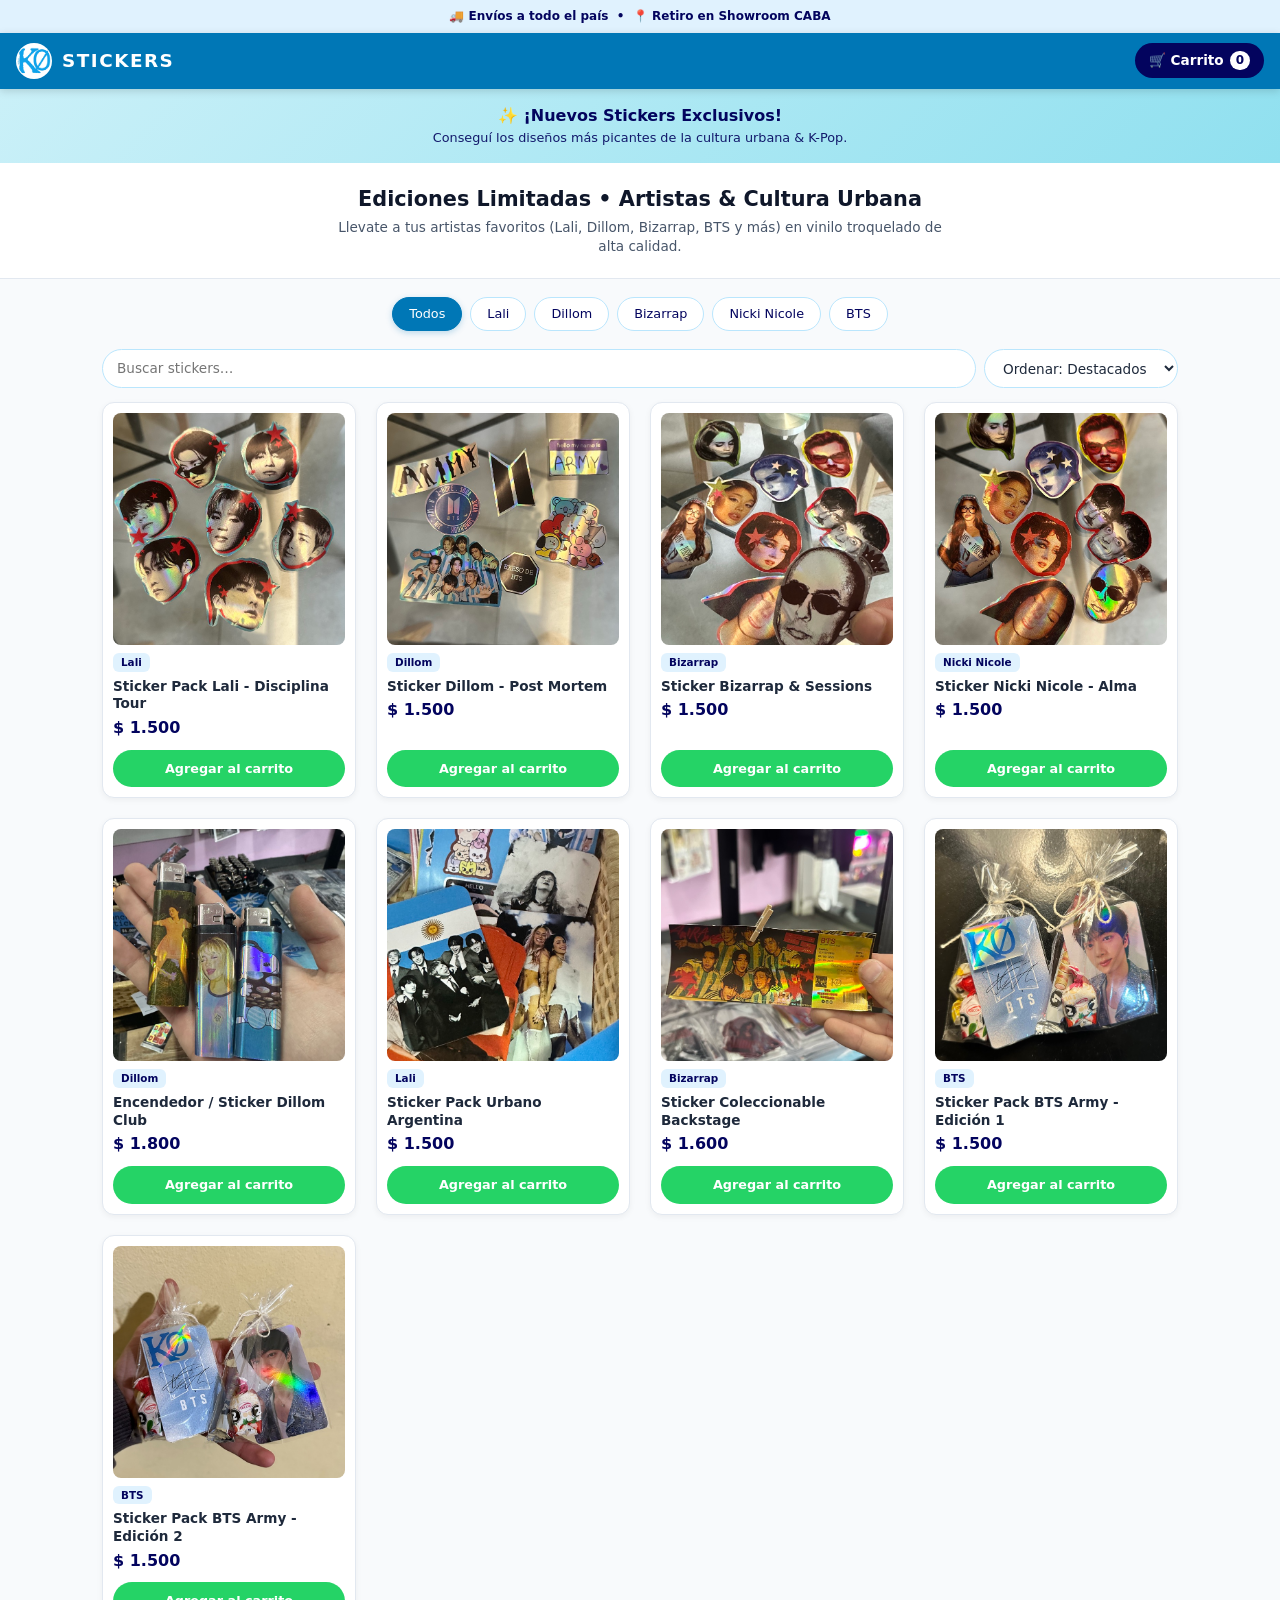
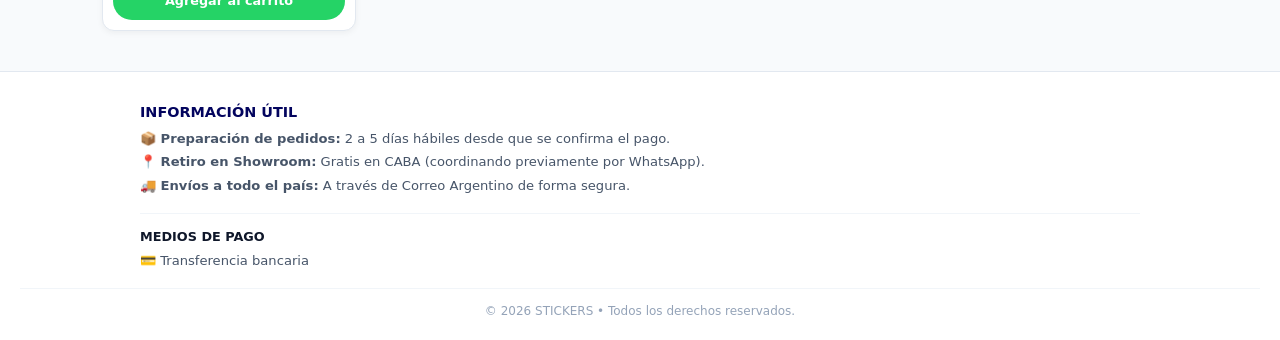
==== commit 9d07810b: "Fix data" ====
--- a/docs/index.html
+++ b/docs/index.html
@@ -40,6 +40,15 @@
 
     <!-- Los botones se generan desde app.js -->
     <nav id="filters" class="filters-container" aria-label="Filtrar por artista"></nav>
+
+    <div class="toolbar">
+        <input id="search" type="search" placeholder="Buscar stickers…" aria-label="Buscar stickers" autocomplete="off">
+        <select id="sort" aria-label="Ordenar por">
+            <option value="default">Ordenar: Destacados</option>
+            <option value="asc">Menor precio</option>
+            <option value="desc">Mayor precio</option>
+        </select>
+    </div>
 
     <main class="container">
         <div id="products-grid" class="products-grid" aria-live="polite"></div>
--- a/docs/css/style.css
+++ b/docs/css/style.css
@@ -185,6 +185,7 @@
 
 .card img {
     width: 100%;
+    height: auto;
     aspect-ratio: 1 / 1;
     object-fit: cover;
     background: #f1f5f9;
@@ -426,6 +427,34 @@
 }
 .toast.show { transform: translate(-50%, 0); opacity: 1; }
 
+/* ---------- Buscador y orden ---------- */
+.toolbar {
+    display: flex;
+    gap: 8px;
+    max-width: 1100px;
+    margin: 0 auto 14px;
+    padding: 0 12px;
+}
+
+.toolbar input,
+.toolbar select {
+    font: inherit;
+    font-size: .85rem;
+    padding: 9px 14px;
+    border: 1px solid #bae6fd;
+    border-radius: 20px;
+    background: var(--surface);
+    color: var(--text);
+}
+
+.toolbar input { flex: 1; min-width: 0; }
+.toolbar input:focus,
+.toolbar select:focus { outline: 3px solid #90e0ef; outline-offset: 1px; }
+
+@media (max-width: 480px) {
+    .toolbar { flex-direction: column; }
+}
+
 @media (prefers-reduced-motion: reduce) {
     *, *::before, *::after { animation: none !important; transition: none !important; }
 }
